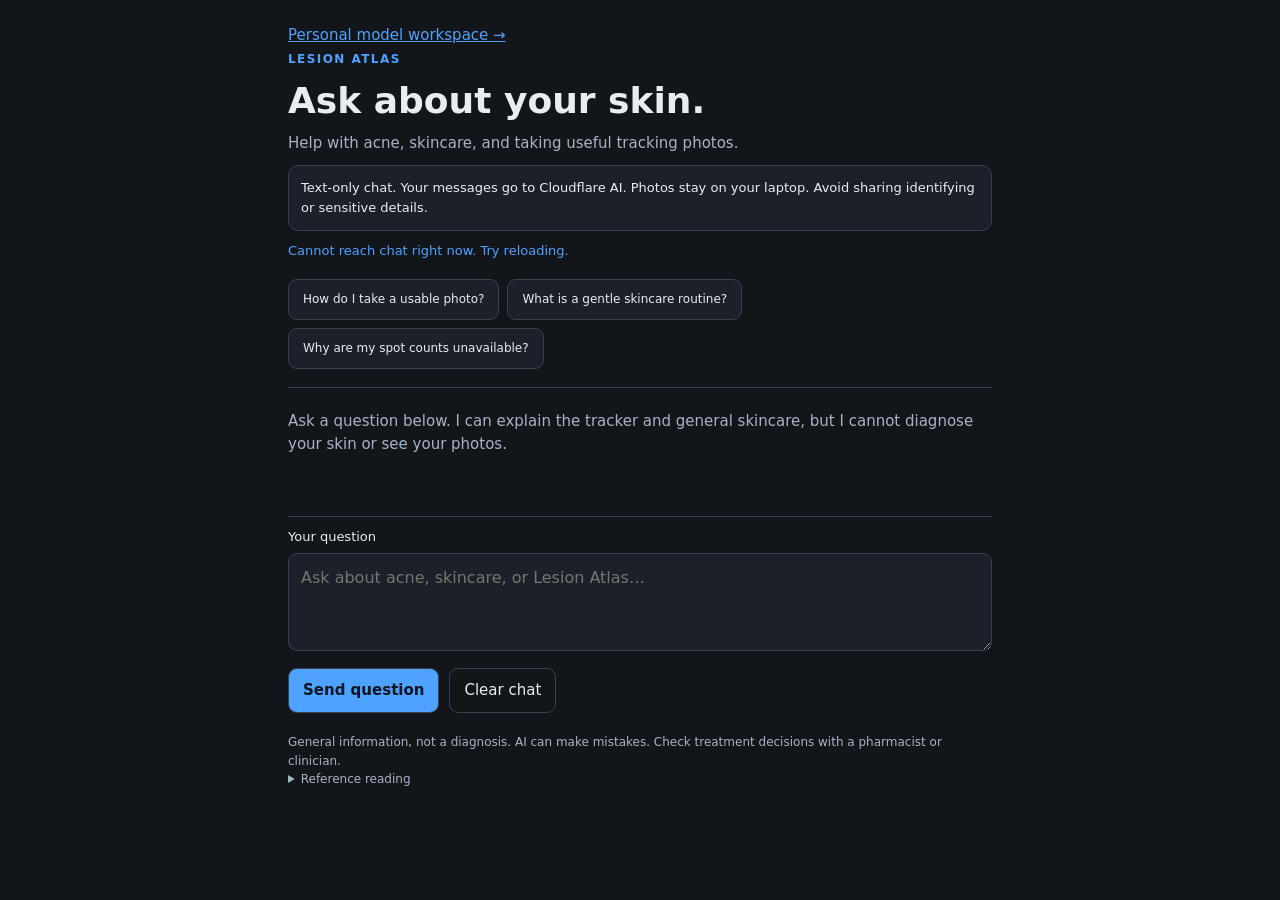
==== cloudflare/public/index.html @ eb0cfbb0 "Add private per-user dataset workspace and runnable ML baseline" ====
<!doctype html>
<html lang="en">
<head>
  <meta charset="utf-8">
  <meta name="viewport" content="width=device-width, initial-scale=1">
  <title>Lesion Atlas — skin &amp; skincare assistant</title>
  <link rel="stylesheet" href="./chat.css">
  <script src="./chat.js" defer></script>
</head>
<body>
<main id="assistant">
  <nav><a href="./personal.html">Personal model workspace →</a></nav>
  <header><span class="eyebrow">LESION ATLAS</span><h1>Ask about your skin.</h1>
    <p>Help with acne, skincare, and taking useful tracking photos.</p></header>
  <p class="privacy">Text-only chat. Your messages go to Cloudflare AI. Photos stay on your laptop. Avoid sharing identifying or sensitive details.</p>
  <p id="connection" role="status">Checking chat availability…</p>
  <div class="suggestions" aria-label="Suggested questions">
    <button type="button">How do I take a usable photo?</button>
    <button type="button">What is a gentle skincare routine?</button>
    <button type="button">Why are my spot counts unavailable?</button>
  </div>
  <div class="conversation" id="conversation" role="log" aria-live="polite" aria-label="Chat messages">
    <p class="welcome">Ask a question below. I can explain the tracker and general skincare, but I cannot diagnose your skin or see your photos.</p>
  </div>
  <form id="chatForm">
    <label for="question">Your question</label>
    <textarea id="question" rows="3" maxlength="2000" required placeholder="Ask about acne, skincare, or Lesion Atlas…"></textarea>
    <div class="actions"><button id="send" type="submit">Send question</button><button id="clear" type="button" class="secondary">Clear chat</button></div>
  </form>
  <p id="chatError" role="alert"></p>
  <footer>General information, not a diagnosis. AI can make mistakes. Check treatment decisions with a pharmacist or clinician.
    <details><summary>Reference reading</summary><p>These curated sources guide the assistant. They are not a live web search or verified citations for every answer.</p>
      <ul><li><a href="https://www.aad.org/public/diseases/acne/skin-care/tips" target="_blank" rel="noopener noreferrer">AAD: acne skin care</a></li>
      <li><a href="https://www.nhs.uk/conditions/acne/" target="_blank" rel="noopener noreferrer">NHS: acne</a></li>
      <li><a href="https://www.nhs.uk/conditions/acne/treatment/" target="_blank" rel="noopener noreferrer">NHS: acne treatment</a></li></ul>
    </details>
  </footer>
</main>
</body>
</html>
---- cloudflare/public/chat.css ----
:root{color-scheme:dark;--bg:#12151a;--panel:#1b2029;--line:#354153;--ink:#e8edf4;--dim:#a8b4c5;--accent:#4da3ff}
*{box-sizing:border-box}body{margin:0;background:var(--bg);color:var(--ink);font:15px/1.55 system-ui,sans-serif}
main{max-width:740px;margin:auto;padding:24px 18px}h1{font-size:clamp(25px,6vw,36px);line-height:1.2;margin:8px 0}
p{margin:10px 0}.eyebrow{color:var(--accent);font-size:12px;letter-spacing:.12em;font-weight:700}
header p,small,footer{color:var(--dim)}.privacy{padding:12px;background:var(--panel);border:1px solid var(--line);border-radius:10px;font-size:13px}
#connection{font-size:13px;color:var(--accent)}summary{cursor:pointer}label,small{display:block}label{margin:10px 0 6px;font-size:13px}
input,textarea{width:100%;padding:12px;border:1px solid var(--line);border-radius:9px;background:var(--panel);color:var(--ink);font-family:inherit;font-size:16px;line-height:1.5}
textarea{resize:vertical}button{font:inherit;cursor:pointer;border:1px solid var(--line);border-radius:9px;padding:10px 14px;background:var(--panel);color:var(--ink)}
button:disabled{opacity:.5;cursor:wait}button:focus-visible,a:focus-visible,summary:focus-visible{outline:2px solid var(--accent);outline-offset:3px}
.suggestions{display:flex;gap:8px;flex-wrap:wrap;margin:18px 0}.suggestions button{font-size:12px;text-align:left}
.conversation{max-height:460px;min-height:130px;overflow:auto;overflow-wrap:anywhere;border-block:1px solid var(--line);padding:12px 0}
.welcome{color:var(--dim)}.message{padding:12px 14px;margin:10px 0;border-radius:10px;background:var(--panel);white-space:pre-wrap}
.message.user{background:#1b3047;margin-left:24px}.message strong{display:block;color:var(--accent);font-size:12px;margin-bottom:5px}
.actions{display:flex;gap:10px;margin-top:10px}#send{background:var(--accent);color:#071523;font-weight:650}.secondary{background:transparent}
#chatError{color:#ffb7af}footer{font-size:12px;margin-top:20px}a{color:var(--accent)}small{font-size:12px;margin:6px 0}
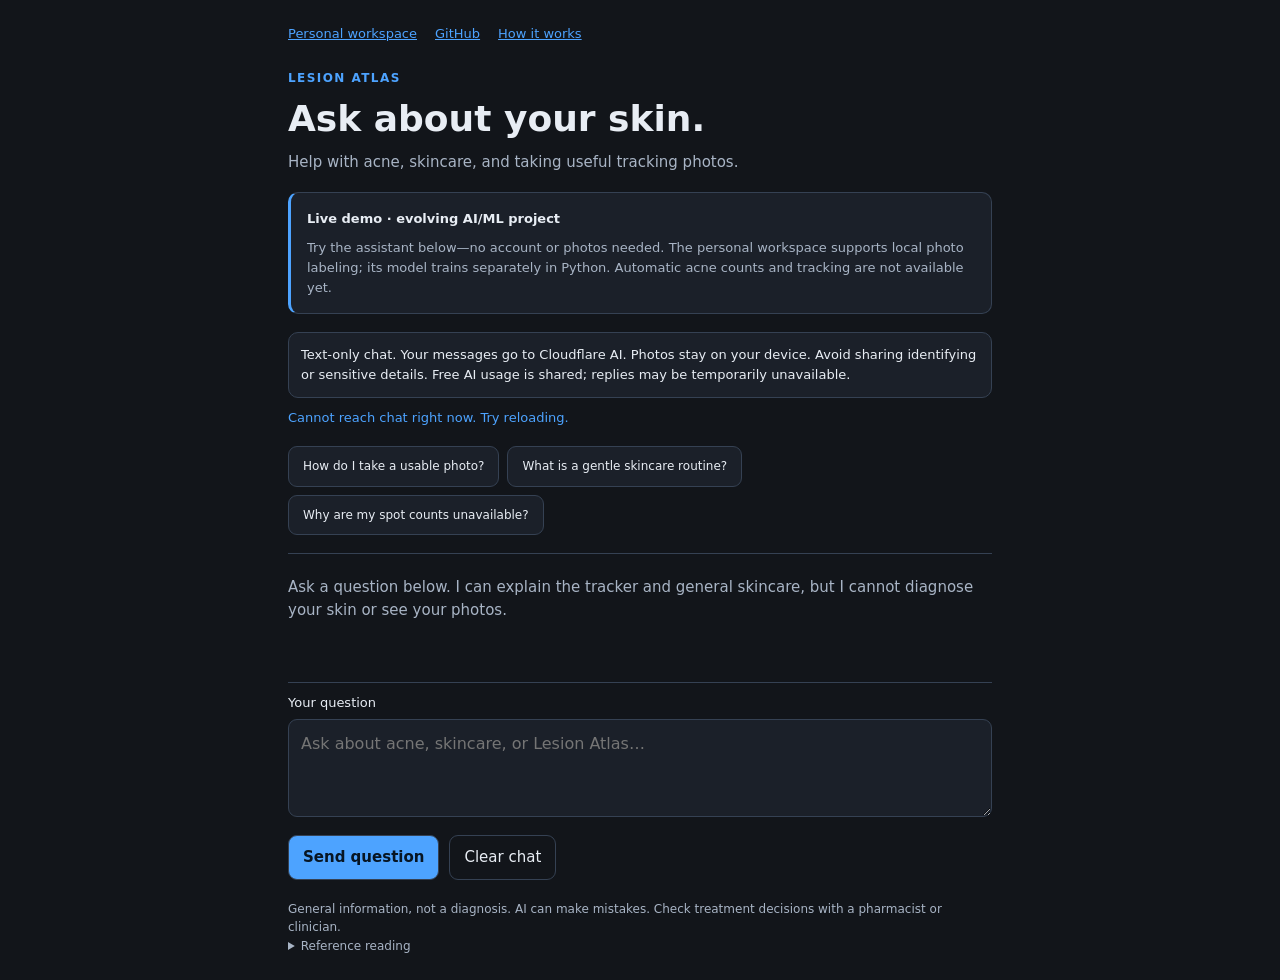
==== commit c6a9d03b: "Clarify public demo status and add project navigation" ====
--- a/cloudflare/public/index.html
+++ b/cloudflare/public/index.html
@@ -4,15 +4,17 @@
   <meta charset="utf-8">
   <meta name="viewport" content="width=device-width, initial-scale=1">
   <title>Lesion Atlas — skin &amp; skincare assistant</title>
+  <meta name="description" content="An evolving AI/ML project: a live skincare assistant, private annotation workspace, and experimental local model training.">
   <link rel="stylesheet" href="./chat.css">
   <script src="./chat.js" defer></script>
 </head>
 <body>
 <main id="assistant">
-  <nav><a href="./personal.html">Personal model workspace →</a></nav>
+  <nav class="project-links" aria-label="Project links"><a href="./personal.html">Personal workspace</a><a href="https://github.com/noahlee0318/Lesion-Identifier" target="_blank" rel="noopener noreferrer">GitHub</a><a href="https://github.com/noahlee0318/Lesion-Identifier/blob/main/docs/PROJECT_SUMMARY.md" target="_blank" rel="noopener noreferrer">How it works</a></nav>
   <header><span class="eyebrow">LESION ATLAS</span><h1>Ask about your skin.</h1>
     <p>Help with acne, skincare, and taking useful tracking photos.</p></header>
-  <p class="privacy">Text-only chat. Your messages go to Cloudflare AI. Photos stay on your laptop. Avoid sharing identifying or sensitive details.</p>
+  <aside class="demo-status" aria-label="Demo status"><strong>Live demo · evolving AI/ML project</strong><p>Try the assistant below—no account or photos needed. The personal workspace supports local photo labeling; its model trains separately in Python. Automatic acne counts and tracking are not available yet.</p></aside>
+  <p class="privacy">Text-only chat. Your messages go to Cloudflare AI. Photos stay on your device. Avoid sharing identifying or sensitive details. Free AI usage is shared; replies may be temporarily unavailable.</p>
   <p id="connection" role="status">Checking chat availability…</p>
   <div class="suggestions" aria-label="Suggested questions">
     <button type="button">How do I take a usable photo?</button>
--- a/cloudflare/public/chat.css
+++ b/cloudflare/public/chat.css
@@ -1,4 +1,7 @@
 :root{color-scheme:dark;--bg:#12151a;--panel:#1b2029;--line:#354153;--ink:#e8edf4;--dim:#a8b4c5;--accent:#4da3ff}
+.project-links{display:flex;flex-wrap:wrap;gap:12px 18px;margin-bottom:22px;font-size:13px}
+.demo-status{padding:14px 16px;margin:18px 0;border:1px solid var(--line);border-left:3px solid var(--accent);border-radius:10px;background:var(--panel)}
+.demo-status strong{font-size:13px;color:var(--ink)}.demo-status p{font-size:13px;color:var(--dim);margin:8px 0 0}
 *{box-sizing:border-box}body{margin:0;background:var(--bg);color:var(--ink);font:15px/1.55 system-ui,sans-serif}
 main{max-width:740px;margin:auto;padding:24px 18px}h1{font-size:clamp(25px,6vw,36px);line-height:1.2;margin:8px 0}
 p{margin:10px 0}.eyebrow{color:var(--accent);font-size:12px;letter-spacing:.12em;font-weight:700}
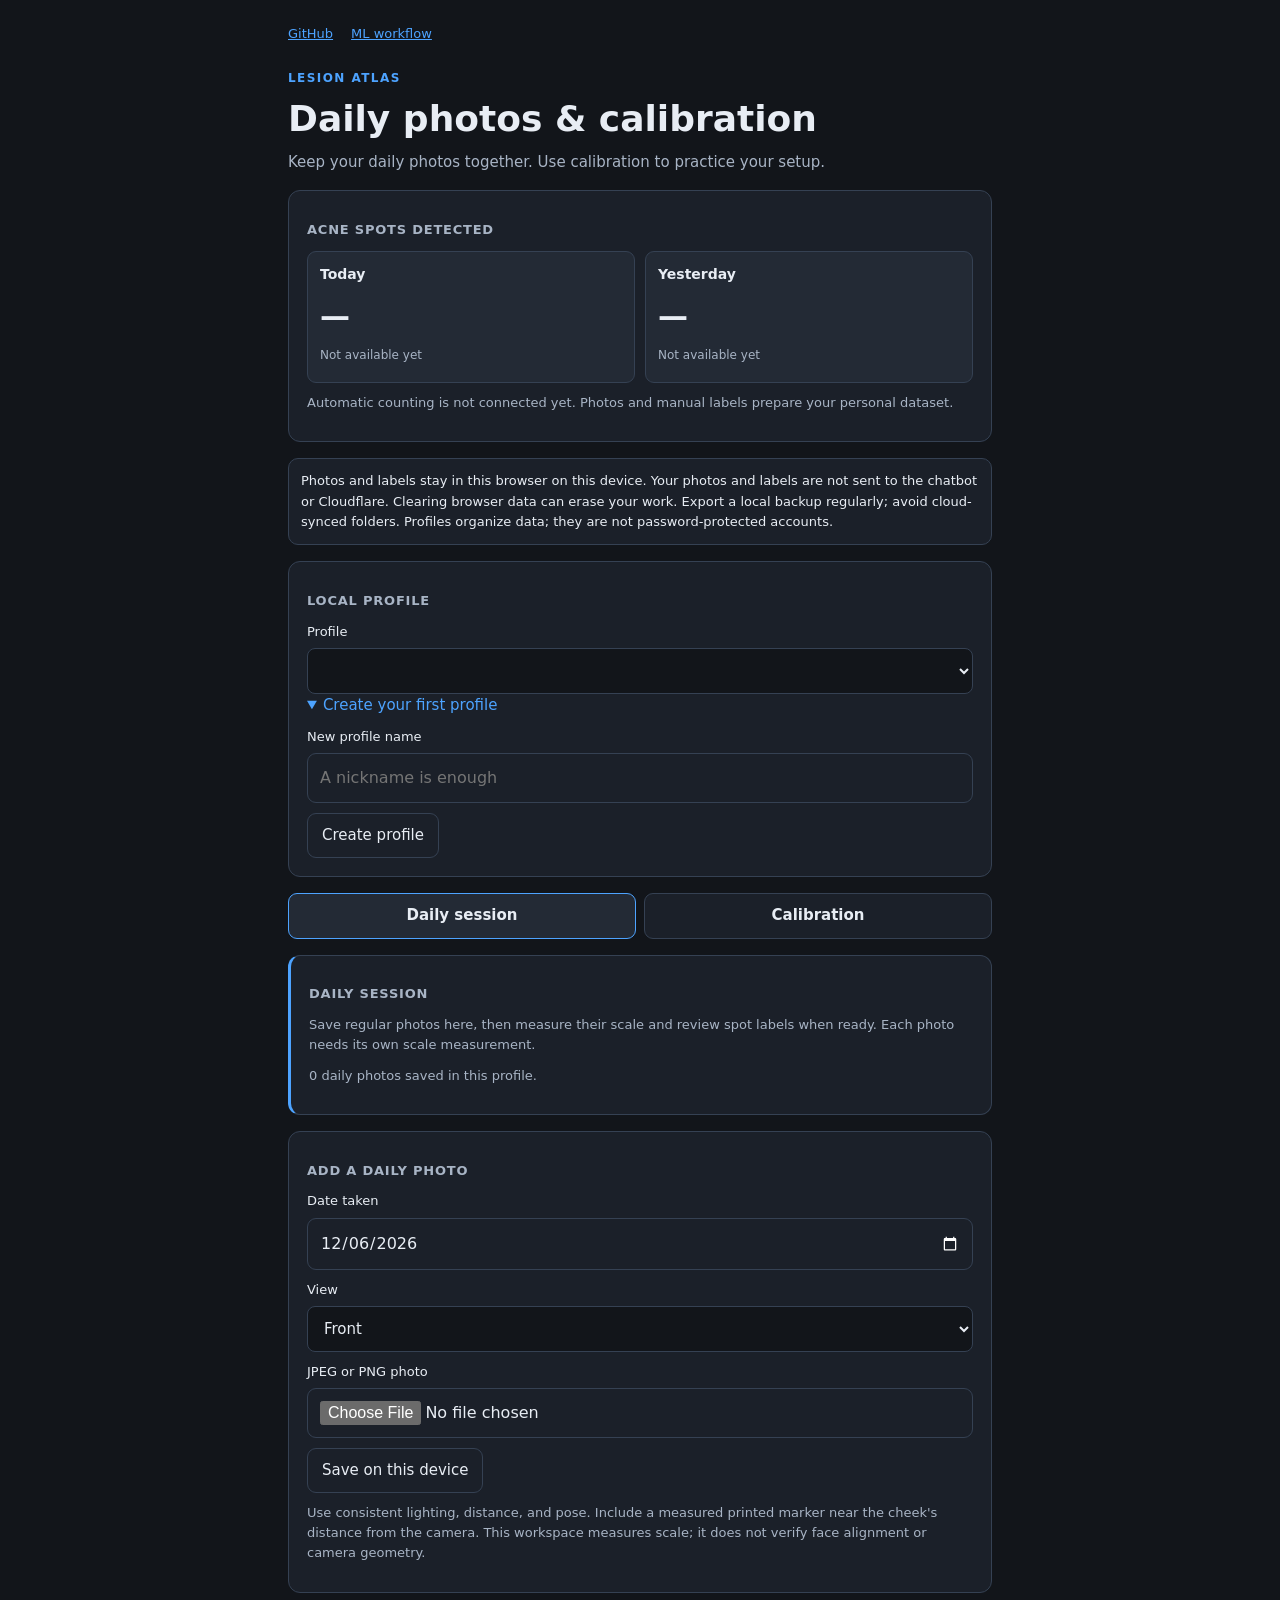
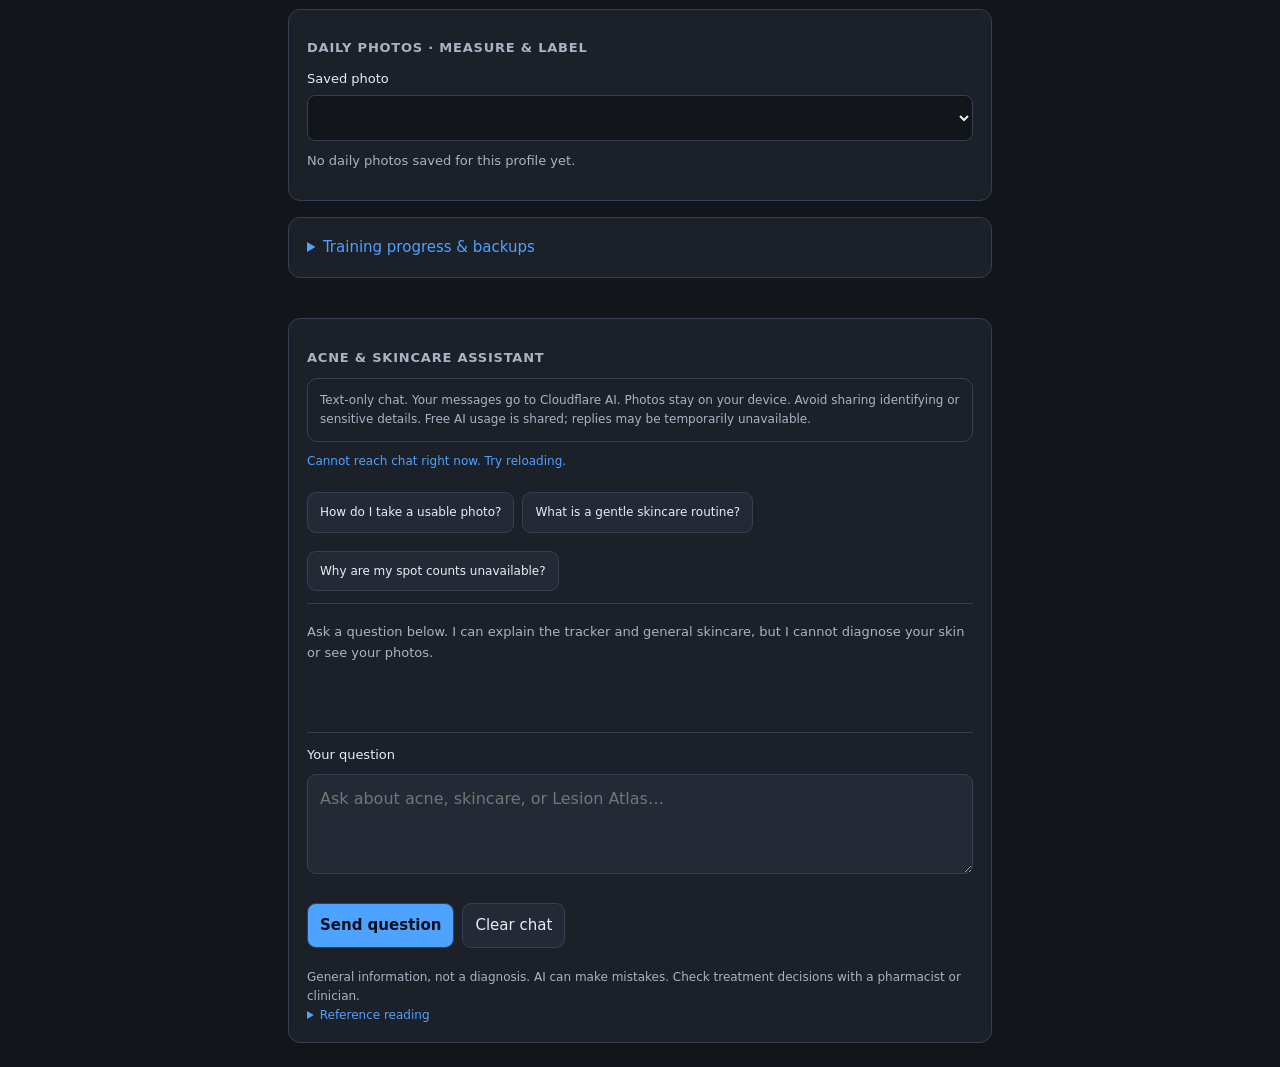
==== commit 19aec0b2: "Restore daily and calibration layout on public homepage" ====
--- a/cloudflare/public/index.html
+++ b/cloudflare/public/index.html
@@ -1,20 +1,40 @@
 <!doctype html>
-<html lang="en">
-<head>
-  <meta charset="utf-8">
-  <meta name="viewport" content="width=device-width, initial-scale=1">
-  <title>Lesion Atlas — skin &amp; skincare assistant</title>
-  <meta name="description" content="An evolving AI/ML project: a live skincare assistant, private annotation workspace, and experimental local model training.">
-  <link rel="stylesheet" href="./chat.css">
-  <script src="./chat.js" defer></script>
-</head>
-<body>
-<main id="assistant">
-  <nav class="project-links" aria-label="Project links"><a href="./personal.html">Personal workspace</a><a href="https://github.com/noahlee0318/Lesion-Identifier" target="_blank" rel="noopener noreferrer">GitHub</a><a href="https://github.com/noahlee0318/Lesion-Identifier/blob/main/docs/PROJECT_SUMMARY.md" target="_blank" rel="noopener noreferrer">How it works</a></nav>
-  <header><span class="eyebrow">LESION ATLAS</span><h1>Ask about your skin.</h1>
-    <p>Help with acne, skincare, and taking useful tracking photos.</p></header>
-  <aside class="demo-status" aria-label="Demo status"><strong>Live demo · evolving AI/ML project</strong><p>Try the assistant below—no account or photos needed. The personal workspace supports local photo labeling; its model trains separately in Python. Automatic acne counts and tracking are not available yet.</p></aside>
-  <p class="privacy">Text-only chat. Your messages go to Cloudflare AI. Photos stay on your device. Avoid sharing identifying or sensitive details. Free AI usage is shared; replies may be temporarily unavailable.</p>
+<html lang="en"><head><meta charset="utf-8"><meta name="viewport" content="width=device-width,initial-scale=1">
+<meta http-equiv="Content-Security-Policy" content="default-src 'self'; connect-src 'self'; img-src blob: data:; object-src 'none'; base-uri 'self'; form-action 'none'">
+<title>Lesion Atlas — daily photos & calibration</title><link rel="stylesheet" href="./chat.css">
+<link rel="stylesheet" href="./personal.css"><script type="module" src="./personal.js"></script><link rel="stylesheet" href="./widget.css"><script type="module" src="./chat.js"></script></head>
+<body><main id="workspace">
+<nav class="project-links" aria-label="Project links"><a href="https://github.com/noahlee0318/Lesion-Identifier" target="_blank" rel="noopener noreferrer">GitHub</a><a href="https://github.com/noahlee0318/Lesion-Identifier/blob/main/docs/PERSONAL_ML.md" target="_blank" rel="noopener noreferrer">ML workflow</a></nav><header><span class="eyebrow">LESION ATLAS</span><h1>Daily photos & calibration</h1>
+<p>Keep your daily photos together. Use calibration to practice your setup.</p></header>
+<section aria-labelledby="spotCountsHeading"><h2 id="spotCountsHeading">Acne spots detected</h2><dl class="spot-counts"><div><dt>Today</dt><dd>—<small>Not available yet</small></dd></div><div><dt>Yesterday</dt><dd>—<small>Not available yet</small></dd></div></dl><p>Automatic counting is not connected yet. Photos and manual labels prepare your personal dataset.</p></section>
+<p class="privacy">Photos and labels stay in this browser on this device. Your photos and labels are not sent to the chatbot or Cloudflare. Clearing browser data can erase your work. Export a local backup regularly; avoid cloud-synced folders. Profiles organize data; they are not password-protected accounts.</p>
+<p id="error" role="alert"></p>
+<section><h2>Local profile</h2><label for="profiles">Profile</label><select id="profiles"></select>
+<details><summary id="profileSummary">Create your first profile</summary><form id="newProfile"><label for="profileName">New profile name</label><input id="profileName" maxlength="60" required placeholder="A nickname is enough"><button>Create profile</button></form></details></section>
+<div class="modes" aria-label="Photo mode"><button id="mSession" type="button" aria-pressed="true">Daily session</button><button id="mCalib" type="button" aria-pressed="false">Calibration</button></div>
+<section class="mode-guide"><h2 id="modeHeading">Daily session</h2><p id="modeHelp">Save regular photos here, then measure their scale and review spot labels when ready. Each photo needs its own scale measurement.</p><p id="modeCount" role="status"></p></section>
+<section><h2 id="addHeading">Add a daily photo</h2><form id="addPhoto">
+<label for="captureDate">Date taken</label><input id="captureDate" type="date" required>
+<label for="pose">View</label><select id="pose"><option value="frontal">Front</option><option value="left60">Left 60° (experimental)</option><option value="right60">Right 60° (experimental)</option></select>
+<input id="kind" type="hidden" value="session">
+<label for="photoFile">JPEG or PNG photo</label><input id="photoFile" type="file" accept="image/jpeg,image/png" required><button>Save on this device</button></form>
+<p>Use consistent lighting, distance, and pose. Include a measured printed marker near the cheek's distance from the camera. This workspace measures scale; it does not verify face alignment or camera geometry.</p></section>
+<section><h2 id="savedHeading">Daily photos · measure & label</h2><label for="photos">Saved photo</label><select id="photos"></select>
+<p id="emptyPhotos">No daily photos saved for this profile yet.</p><div id="editor" hidden><p id="photoInfo"></p><label for="markerMm">Measured length of the marker edge (mm)</label><input id="markerMm" type="number" min="1" max="100" value="30">
+<button id="measure" type="button">Set scale: tap both ends of that edge</button><p id="scaleInfo" role="status"></p>
+<label for="diameter">Spot diameter (mm)</label><input id="diameter" type="number" min="0.5" max="20" step="0.5" value="2">
+<p>After setting scale, tap each visible acne spot to mark its center. Adjust diameter before each tap. Label all visible spots, including small ones; leave uncertain photos unreviewed. Do not label moles or the marker. This is annotation, not diagnosis.</p>
+<canvas id="preview" aria-label="Photo annotation canvas. Tap marker endpoints to measure scale, then tap spot centers."></canvas>
+<div class="actions"><button id="undo" type="button">Undo last spot</button><button id="save" type="button">Save draft</button><button id="review" type="button">All spots checked — save as reviewed</button></div>
+<p>A reviewed photo with no marks explicitly means no visible acne spots. Unreviewed photos never train the model. Changes stay drafts until saved.</p></div></section>
+<section><details><summary>Training progress & backups</summary><h2>Prepare personal training</h2><label for="trainingPose">View to train</label><select id="trainingPose"><option value="frontal">Front</option><option value="left60">Left 60°</option><option value="right60">Right 60°</option></select>
+<p id="readiness" role="status"></p><p>The default split reserves the latest 14 calendar days for testing, 14 earlier days for validation, and 3-day gaps. Plan for at least 35 calendar days with reviewed photos in each block. Enough days does not guarantee enough examples or a good model.</p>
+<button id="export" type="button">Export this profile for local training / backup</button>
+<p>The export contains original photos and annotations. Keep it private and outside the code repository. Each profile currently supports up to 200 MB of original photos so its backup can be restored in this browser tool.</p>
+<label for="restoreFile">Restore a workspace backup on this device</label><input id="restoreFile" type="file" accept="application/json,.json"><button id="restore" type="button">Restore as a separate local profile</button>
+<h3>What happens after export?</h3><ol><li>Run the local Python trainer described in <code>docs/PERSONAL_ML.md</code>.</li><li>It learns a small experimental lesion-mask CNN using only this profile and view.</li><li>Run held-out evaluation. Review precision, recall, false positives, and missed spots before trusting results.</li></ol>
+<p><strong>Browser training and automatic counts are not connected yet.</strong> There is no pretrained acne model here. This page never marks a model validated merely because calibration or training completed. Tracking across days is still planned.</p></details></section>
+</main><section id="assistant" class="chat-panel" aria-label="Acne and skincare assistant"><h2>Acne &amp; skincare assistant</h2><p class="privacy">Text-only chat. Your messages go to Cloudflare AI. Photos stay on your device. Avoid sharing identifying or sensitive details. Free AI usage is shared; replies may be temporarily unavailable.</p>
   <p id="connection" role="status">Checking chat availability…</p>
   <div class="suggestions" aria-label="Suggested questions">
     <button type="button">How do I take a usable photo?</button>
@@ -37,6 +57,4 @@
       <li><a href="https://www.nhs.uk/conditions/acne/treatment/" target="_blank" rel="noopener noreferrer">NHS: acne treatment</a></li></ul>
     </details>
   </footer>
-</main>
-</body>
-</html>
+</section></body></html>
--- a/cloudflare/public/personal.css
+++ b/cloudflare/public/personal.css
@@ -0,0 +1,15 @@
+:root{--panel2:#232a35}
+section{padding:18px;border:1px solid var(--line);border-radius:12px;margin:16px 0;background:var(--panel)}
+h2{font-size:18px}h3{font-size:16px}section p,section li{font-size:13px;color:var(--dim)}
+select{width:100%;padding:12px;font:inherit;background:var(--bg);color:var(--ink);border:1px solid var(--line);border-radius:8px}
+button{margin-top:10px}canvas{display:block;width:100%;height:auto;touch-action:manipulation;border:1px solid var(--line);cursor:crosshair}
+#error{color:#ffb7af}#readiness,#scaleInfo{color:var(--accent)}[hidden]{display:none!important}
+.modes{display:flex;gap:8px;margin:16px 0}.modes button{flex:1;margin:0;font-weight:600}
+.modes button[aria-pressed=true]{background:#232a35;border-color:var(--accent);color:var(--ink)}
+.mode-guide{border-left:3px solid var(--accent)}
+.spot-counts{display:grid;grid-template-columns:1fr 1fr;gap:10px;margin:0}
+.spot-counts div{padding:12px;background:#232a35;border:1px solid var(--line);border-radius:9px}
+.spot-counts dt{font-size:14px;font-weight:600}.spot-counts dd{margin:8px 0 0;font-size:30px;font-weight:700}.spot-counts small{font-size:12px;font-weight:400}
+section h2{font-size:13px;text-transform:uppercase;letter-spacing:.06em;color:var(--dim)}
+.chat-panel{max-width:704px;margin:0 auto 24px;padding:18px}summary{color:var(--accent)}
+@media(max-width:740px){.chat-panel{margin:0 18px 24px}}
--- a/cloudflare/public/widget.css
+++ b/cloudflare/public/widget.css
@@ -0,0 +1,19 @@
+/* Home-page chat styles are scoped so capture controls keep their appearance. */
+#assistant .privacy,#assistant footer,#assistant small{color:var(--dim);font-size:12px}
+#assistant #connection{color:var(--accent);font-size:12px}
+#assistant label,#assistant small{display:block;margin:8px 0}
+#assistant input,#assistant textarea{width:100%;padding:12px;background:var(--panel2);color:var(--ink);border:1px solid var(--line);border-radius:9px;font:inherit;font-size:16px}
+#assistant textarea{resize:vertical}
+#assistant button{padding:10px 12px;border:1px solid var(--line);border-radius:9px;background:var(--panel2);color:var(--ink);font:inherit;cursor:pointer}
+#assistant button:disabled{opacity:.5;cursor:wait}
+#assistant .suggestions,#assistant .actions{display:flex;flex-wrap:wrap;gap:8px;margin:12px 0}
+#assistant .suggestions button{font-size:12px;text-align:left}
+#assistant .conversation{max-height:320px;overflow:auto;overflow-wrap:anywhere;border-block:1px solid var(--line);padding:8px 0;margin-bottom:12px}
+#assistant .welcome{color:var(--dim);font-size:13px}
+#assistant .message{padding:12px;margin:8px 0;background:var(--panel2);border-radius:9px;white-space:pre-wrap}
+#assistant .message.user{margin-left:20px;background:#1b3047}
+#assistant .message strong{display:block;color:var(--accent);font-size:12px;margin-bottom:5px}
+#assistant #send{background:var(--accent);color:#06101c;font-weight:600}
+#assistant #chatError{color:#ffb7af;font-size:13px}
+#assistant a{color:var(--accent)}
+#assistant :is(button,a,summary,input,textarea):focus-visible{outline:2px solid var(--accent);outline-offset:3px}
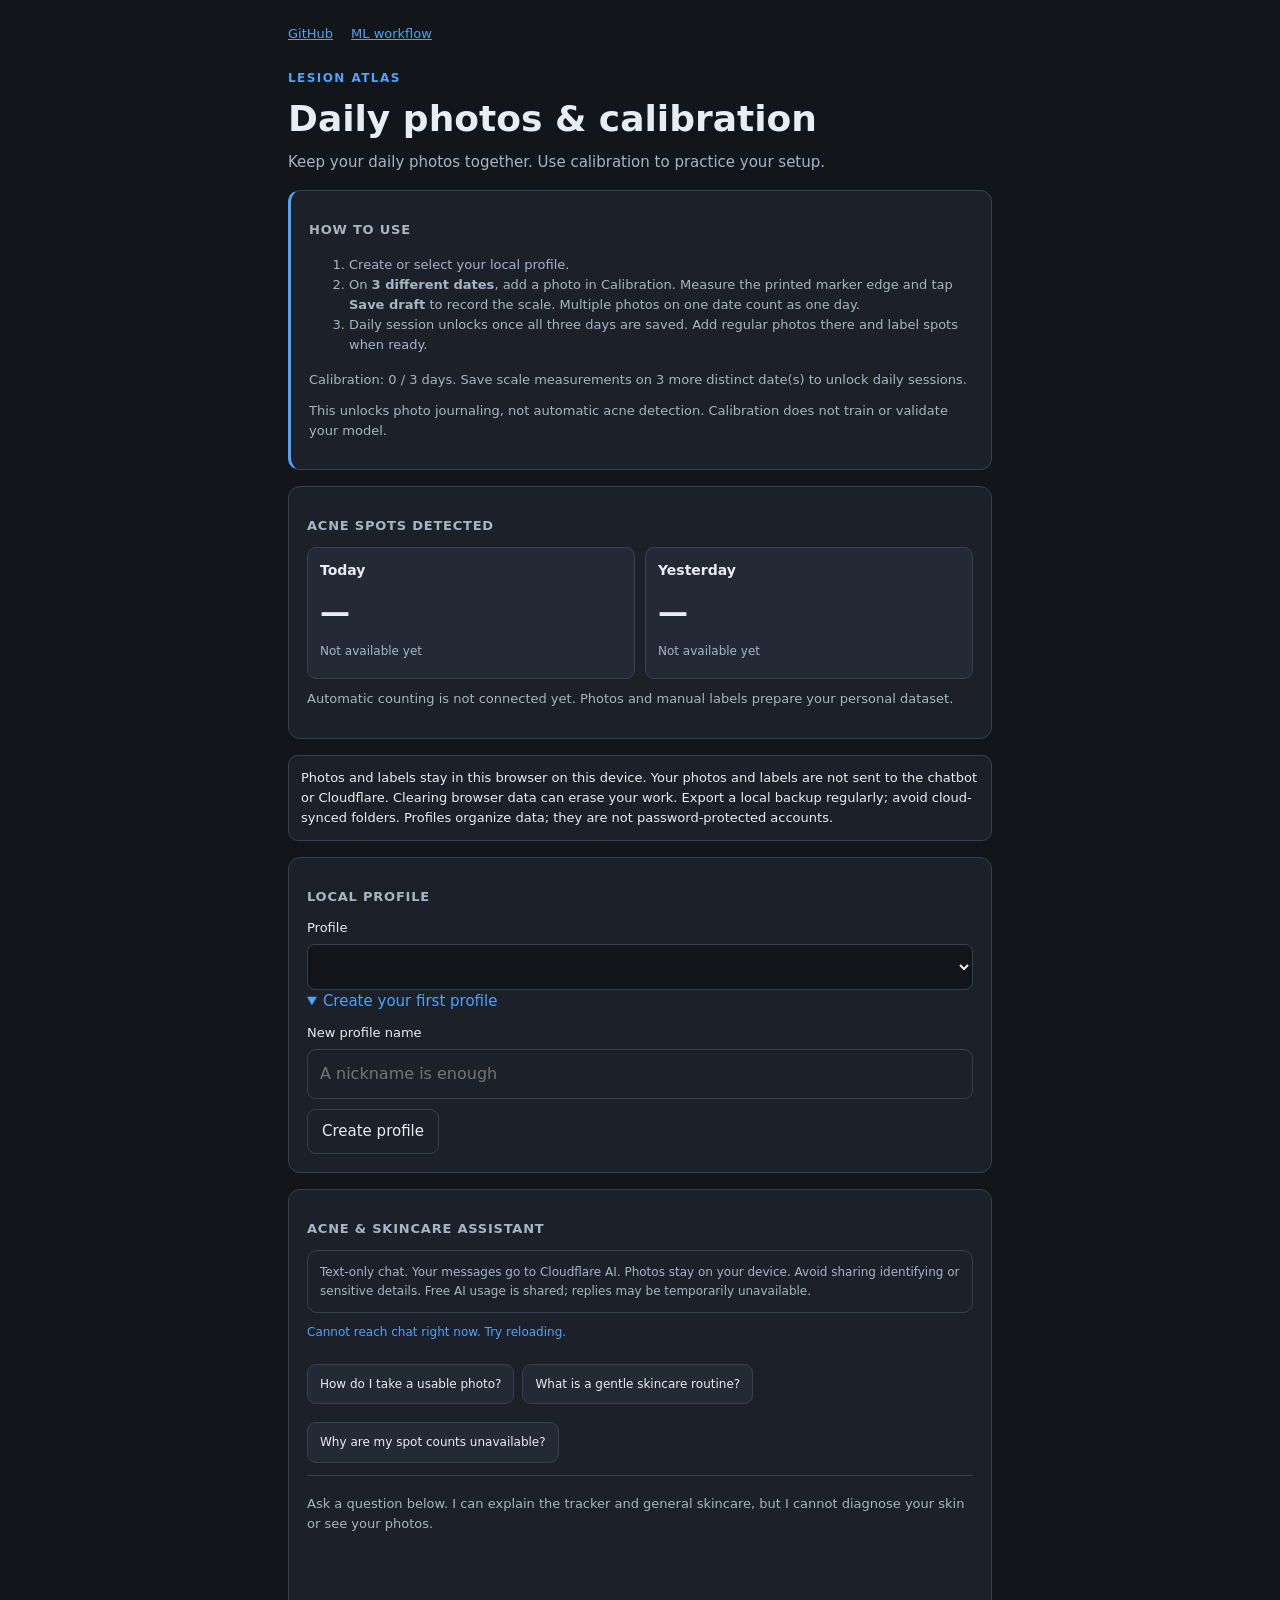
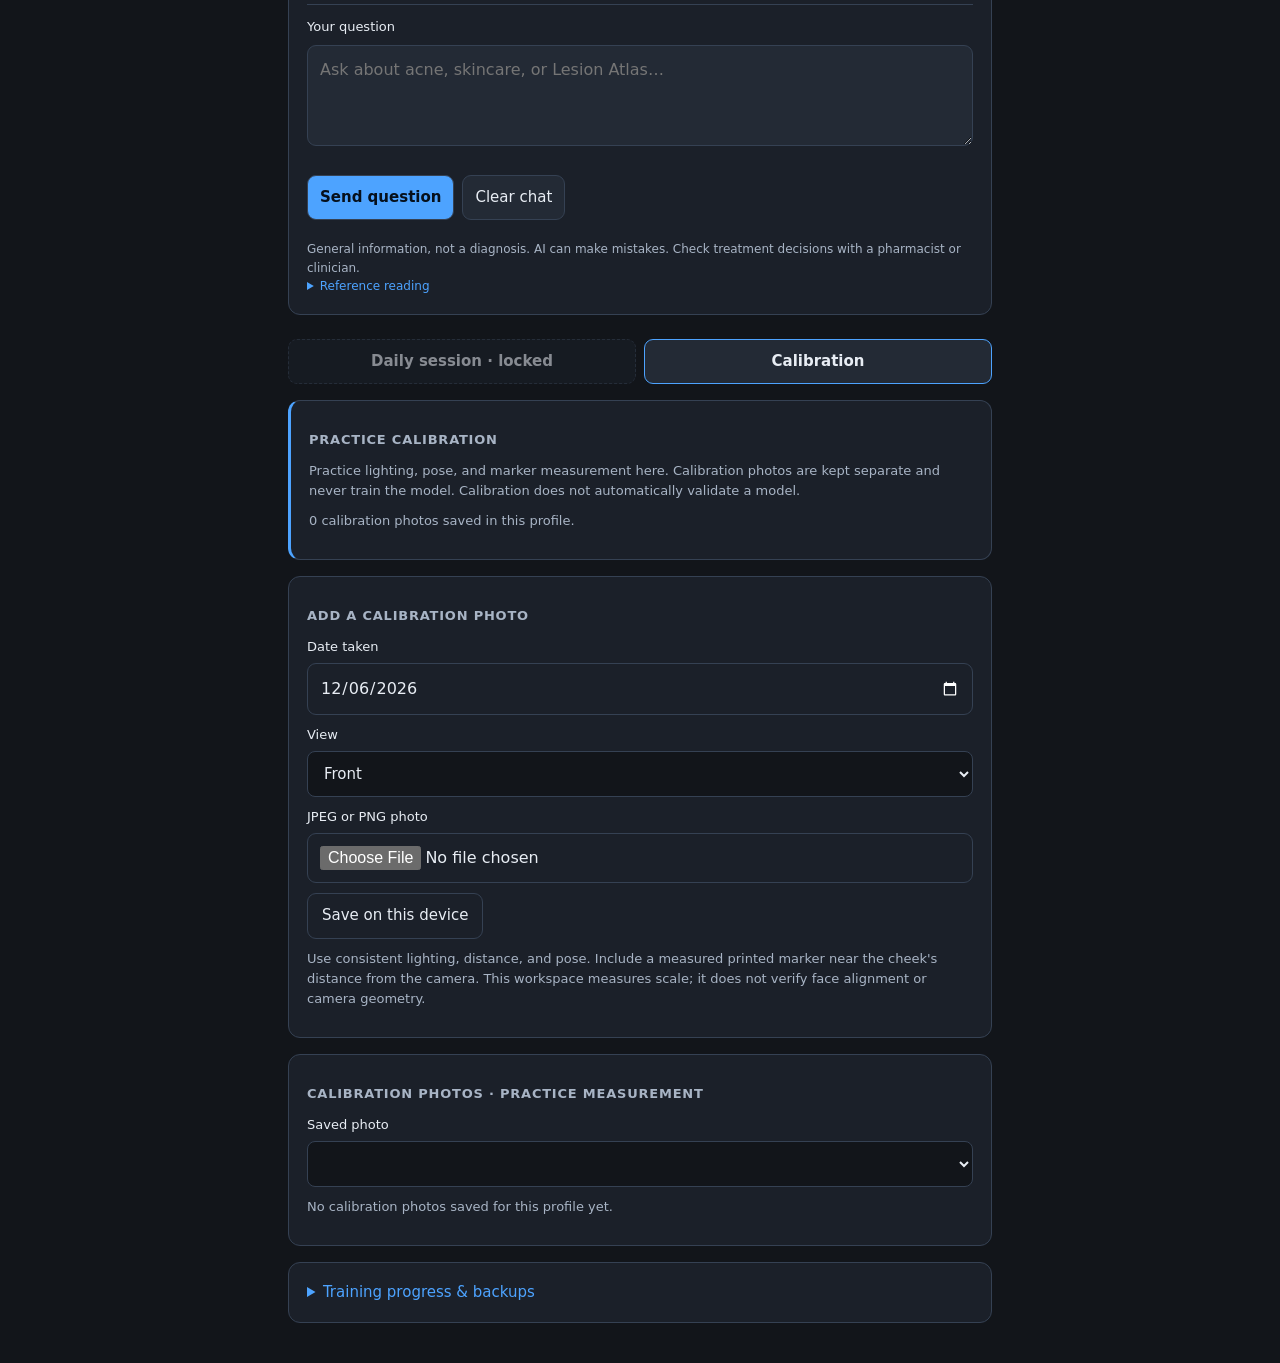
==== commit ab964b58: "Gate daily sessions on three calibration days and add onboarding guide" ====
--- a/cloudflare/public/index.html
+++ b/cloudflare/public/index.html
@@ -6,35 +6,13 @@
 <body><main id="workspace">
 <nav class="project-links" aria-label="Project links"><a href="https://github.com/noahlee0318/Lesion-Identifier" target="_blank" rel="noopener noreferrer">GitHub</a><a href="https://github.com/noahlee0318/Lesion-Identifier/blob/main/docs/PERSONAL_ML.md" target="_blank" rel="noopener noreferrer">ML workflow</a></nav><header><span class="eyebrow">LESION ATLAS</span><h1>Daily photos & calibration</h1>
 <p>Keep your daily photos together. Use calibration to practice your setup.</p></header>
+<section class="mode-guide"><h2>How to use</h2><ol><li>Create or select your local profile.</li><li>On <strong>3 different dates</strong>, add a photo in Calibration. Measure the printed marker edge and tap <strong>Save draft</strong> to record the scale. Multiple photos on one date count as one day.</li><li>Daily session unlocks once all three days are saved. Add regular photos there and label spots when ready.</li></ol><p id="calibrationProgress" role="status">Calibration: 0 / 3 days. Daily session is locked.</p><p>This unlocks photo journaling, not automatic acne detection. Calibration does not train or validate your model.</p></section>
 <section aria-labelledby="spotCountsHeading"><h2 id="spotCountsHeading">Acne spots detected</h2><dl class="spot-counts"><div><dt>Today</dt><dd>—<small>Not available yet</small></dd></div><div><dt>Yesterday</dt><dd>—<small>Not available yet</small></dd></div></dl><p>Automatic counting is not connected yet. Photos and manual labels prepare your personal dataset.</p></section>
 <p class="privacy">Photos and labels stay in this browser on this device. Your photos and labels are not sent to the chatbot or Cloudflare. Clearing browser data can erase your work. Export a local backup regularly; avoid cloud-synced folders. Profiles organize data; they are not password-protected accounts.</p>
 <p id="error" role="alert"></p>
 <section><h2>Local profile</h2><label for="profiles">Profile</label><select id="profiles"></select>
 <details><summary id="profileSummary">Create your first profile</summary><form id="newProfile"><label for="profileName">New profile name</label><input id="profileName" maxlength="60" required placeholder="A nickname is enough"><button>Create profile</button></form></details></section>
-<div class="modes" aria-label="Photo mode"><button id="mSession" type="button" aria-pressed="true">Daily session</button><button id="mCalib" type="button" aria-pressed="false">Calibration</button></div>
-<section class="mode-guide"><h2 id="modeHeading">Daily session</h2><p id="modeHelp">Save regular photos here, then measure their scale and review spot labels when ready. Each photo needs its own scale measurement.</p><p id="modeCount" role="status"></p></section>
-<section><h2 id="addHeading">Add a daily photo</h2><form id="addPhoto">
-<label for="captureDate">Date taken</label><input id="captureDate" type="date" required>
-<label for="pose">View</label><select id="pose"><option value="frontal">Front</option><option value="left60">Left 60° (experimental)</option><option value="right60">Right 60° (experimental)</option></select>
-<input id="kind" type="hidden" value="session">
-<label for="photoFile">JPEG or PNG photo</label><input id="photoFile" type="file" accept="image/jpeg,image/png" required><button>Save on this device</button></form>
-<p>Use consistent lighting, distance, and pose. Include a measured printed marker near the cheek's distance from the camera. This workspace measures scale; it does not verify face alignment or camera geometry.</p></section>
-<section><h2 id="savedHeading">Daily photos · measure & label</h2><label for="photos">Saved photo</label><select id="photos"></select>
-<p id="emptyPhotos">No daily photos saved for this profile yet.</p><div id="editor" hidden><p id="photoInfo"></p><label for="markerMm">Measured length of the marker edge (mm)</label><input id="markerMm" type="number" min="1" max="100" value="30">
-<button id="measure" type="button">Set scale: tap both ends of that edge</button><p id="scaleInfo" role="status"></p>
-<label for="diameter">Spot diameter (mm)</label><input id="diameter" type="number" min="0.5" max="20" step="0.5" value="2">
-<p>After setting scale, tap each visible acne spot to mark its center. Adjust diameter before each tap. Label all visible spots, including small ones; leave uncertain photos unreviewed. Do not label moles or the marker. This is annotation, not diagnosis.</p>
-<canvas id="preview" aria-label="Photo annotation canvas. Tap marker endpoints to measure scale, then tap spot centers."></canvas>
-<div class="actions"><button id="undo" type="button">Undo last spot</button><button id="save" type="button">Save draft</button><button id="review" type="button">All spots checked — save as reviewed</button></div>
-<p>A reviewed photo with no marks explicitly means no visible acne spots. Unreviewed photos never train the model. Changes stay drafts until saved.</p></div></section>
-<section><details><summary>Training progress & backups</summary><h2>Prepare personal training</h2><label for="trainingPose">View to train</label><select id="trainingPose"><option value="frontal">Front</option><option value="left60">Left 60°</option><option value="right60">Right 60°</option></select>
-<p id="readiness" role="status"></p><p>The default split reserves the latest 14 calendar days for testing, 14 earlier days for validation, and 3-day gaps. Plan for at least 35 calendar days with reviewed photos in each block. Enough days does not guarantee enough examples or a good model.</p>
-<button id="export" type="button">Export this profile for local training / backup</button>
-<p>The export contains original photos and annotations. Keep it private and outside the code repository. Each profile currently supports up to 200 MB of original photos so its backup can be restored in this browser tool.</p>
-<label for="restoreFile">Restore a workspace backup on this device</label><input id="restoreFile" type="file" accept="application/json,.json"><button id="restore" type="button">Restore as a separate local profile</button>
-<h3>What happens after export?</h3><ol><li>Run the local Python trainer described in <code>docs/PERSONAL_ML.md</code>.</li><li>It learns a small experimental lesion-mask CNN using only this profile and view.</li><li>Run held-out evaluation. Review precision, recall, false positives, and missed spots before trusting results.</li></ol>
-<p><strong>Browser training and automatic counts are not connected yet.</strong> There is no pretrained acne model here. This page never marks a model validated merely because calibration or training completed. Tracking across days is still planned.</p></details></section>
-</main><section id="assistant" class="chat-panel" aria-label="Acne and skincare assistant"><h2>Acne &amp; skincare assistant</h2><p class="privacy">Text-only chat. Your messages go to Cloudflare AI. Photos stay on your device. Avoid sharing identifying or sensitive details. Free AI usage is shared; replies may be temporarily unavailable.</p>
+<section id="assistant" class="chat-panel" aria-label="Acne and skincare assistant"><h2>Acne &amp; skincare assistant</h2><p class="privacy">Text-only chat. Your messages go to Cloudflare AI. Photos stay on your device. Avoid sharing identifying or sensitive details. Free AI usage is shared; replies may be temporarily unavailable.</p>
   <p id="connection" role="status">Checking chat availability…</p>
   <div class="suggestions" aria-label="Suggested questions">
     <button type="button">How do I take a usable photo?</button>
@@ -57,4 +35,28 @@
       <li><a href="https://www.nhs.uk/conditions/acne/treatment/" target="_blank" rel="noopener noreferrer">NHS: acne treatment</a></li></ul>
     </details>
   </footer>
-</section></body></html>
+</section>
+<div class="modes" aria-label="Photo mode"><button id="mSession" type="button" aria-pressed="false" aria-describedby="calibrationProgress" disabled>Daily session</button><button id="mCalib" type="button" aria-pressed="true">Calibration</button></div>
+<section class="mode-guide"><h2 id="modeHeading">Daily session</h2><p id="modeHelp">Save regular photos here, then measure their scale and review spot labels when ready. Each photo needs its own scale measurement.</p><p id="modeCount" role="status"></p></section>
+<section><h2 id="addHeading">Add a daily photo</h2><form id="addPhoto">
+<label for="captureDate">Date taken</label><input id="captureDate" type="date" required>
+<label for="pose">View</label><select id="pose"><option value="frontal">Front</option><option value="left60">Left 60° (experimental)</option><option value="right60">Right 60° (experimental)</option></select>
+<input id="kind" type="hidden" value="calibration">
+<label for="photoFile">JPEG or PNG photo</label><input id="photoFile" type="file" accept="image/jpeg,image/png" required><button>Save on this device</button></form>
+<p>Use consistent lighting, distance, and pose. Include a measured printed marker near the cheek's distance from the camera. This workspace measures scale; it does not verify face alignment or camera geometry.</p></section>
+<section><h2 id="savedHeading">Daily photos · measure & label</h2><label for="photos">Saved photo</label><select id="photos"></select>
+<p id="emptyPhotos">No daily photos saved for this profile yet.</p><div id="editor" hidden><p id="photoInfo"></p><label for="markerMm">Measured length of the marker edge (mm)</label><input id="markerMm" type="number" min="1" max="100" value="30">
+<button id="measure" type="button">Set scale: tap both ends of that edge</button><p id="scaleInfo" role="status"></p>
+<label for="diameter">Spot diameter (mm)</label><input id="diameter" type="number" min="0.5" max="20" step="0.5" value="2">
+<p>After setting scale, tap each visible acne spot to mark its center. Adjust diameter before each tap. Label all visible spots, including small ones; leave uncertain photos unreviewed. Do not label moles or the marker. This is annotation, not diagnosis.</p>
+<canvas id="preview" aria-label="Photo annotation canvas. Tap marker endpoints to measure scale, then tap spot centers."></canvas>
+<div class="actions"><button id="undo" type="button">Undo last spot</button><button id="save" type="button">Save draft</button><button id="review" type="button">All spots checked — save as reviewed</button></div>
+<p>A reviewed photo with no marks explicitly means no visible acne spots. Unreviewed photos never train the model. Changes stay drafts until saved.</p></div></section>
+<section><details><summary>Training progress & backups</summary><h2>Prepare personal training</h2><label for="trainingPose">View to train</label><select id="trainingPose"><option value="frontal">Front</option><option value="left60">Left 60°</option><option value="right60">Right 60°</option></select>
+<p id="readiness" role="status"></p><p>The default split reserves the latest 14 calendar days for testing, 14 earlier days for validation, and 3-day gaps. Plan for at least 35 calendar days with reviewed photos in each block. Enough days does not guarantee enough examples or a good model.</p>
+<button id="export" type="button">Export this profile for local training / backup</button>
+<p>The export contains original photos and annotations. Keep it private and outside the code repository. Each profile currently supports up to 200 MB of original photos so its backup can be restored in this browser tool.</p>
+<label for="restoreFile">Restore a workspace backup on this device</label><input id="restoreFile" type="file" accept="application/json,.json"><button id="restore" type="button">Restore as a separate local profile</button>
+<h3>What happens after export?</h3><ol><li>Run the local Python trainer described in <code>docs/PERSONAL_ML.md</code>.</li><li>It learns a small experimental lesion-mask CNN using only this profile and view.</li><li>Run held-out evaluation. Review precision, recall, false positives, and missed spots before trusting results.</li></ol>
+<p><strong>Browser training and automatic counts are not connected yet.</strong> There is no pretrained acne model here. This page never marks a model validated merely because calibration or training completed. Tracking across days is still planned.</p></details></section>
+</main></body></html>
--- a/cloudflare/public/personal.css
+++ b/cloudflare/public/personal.css
@@ -6,6 +6,7 @@
 #error{color:#ffb7af}#readiness,#scaleInfo{color:var(--accent)}[hidden]{display:none!important}
 .modes{display:flex;gap:8px;margin:16px 0}.modes button{flex:1;margin:0;font-weight:600}
 .modes button[aria-pressed=true]{background:#232a35;border-color:var(--accent);color:var(--ink)}
+.modes button:disabled{cursor:not-allowed;border-style:dashed;opacity:.55}
 .mode-guide{border-left:3px solid var(--accent)}
 .spot-counts{display:grid;grid-template-columns:1fr 1fr;gap:10px;margin:0}
 .spot-counts div{padding:12px;background:#232a35;border:1px solid var(--line);border-radius:9px}
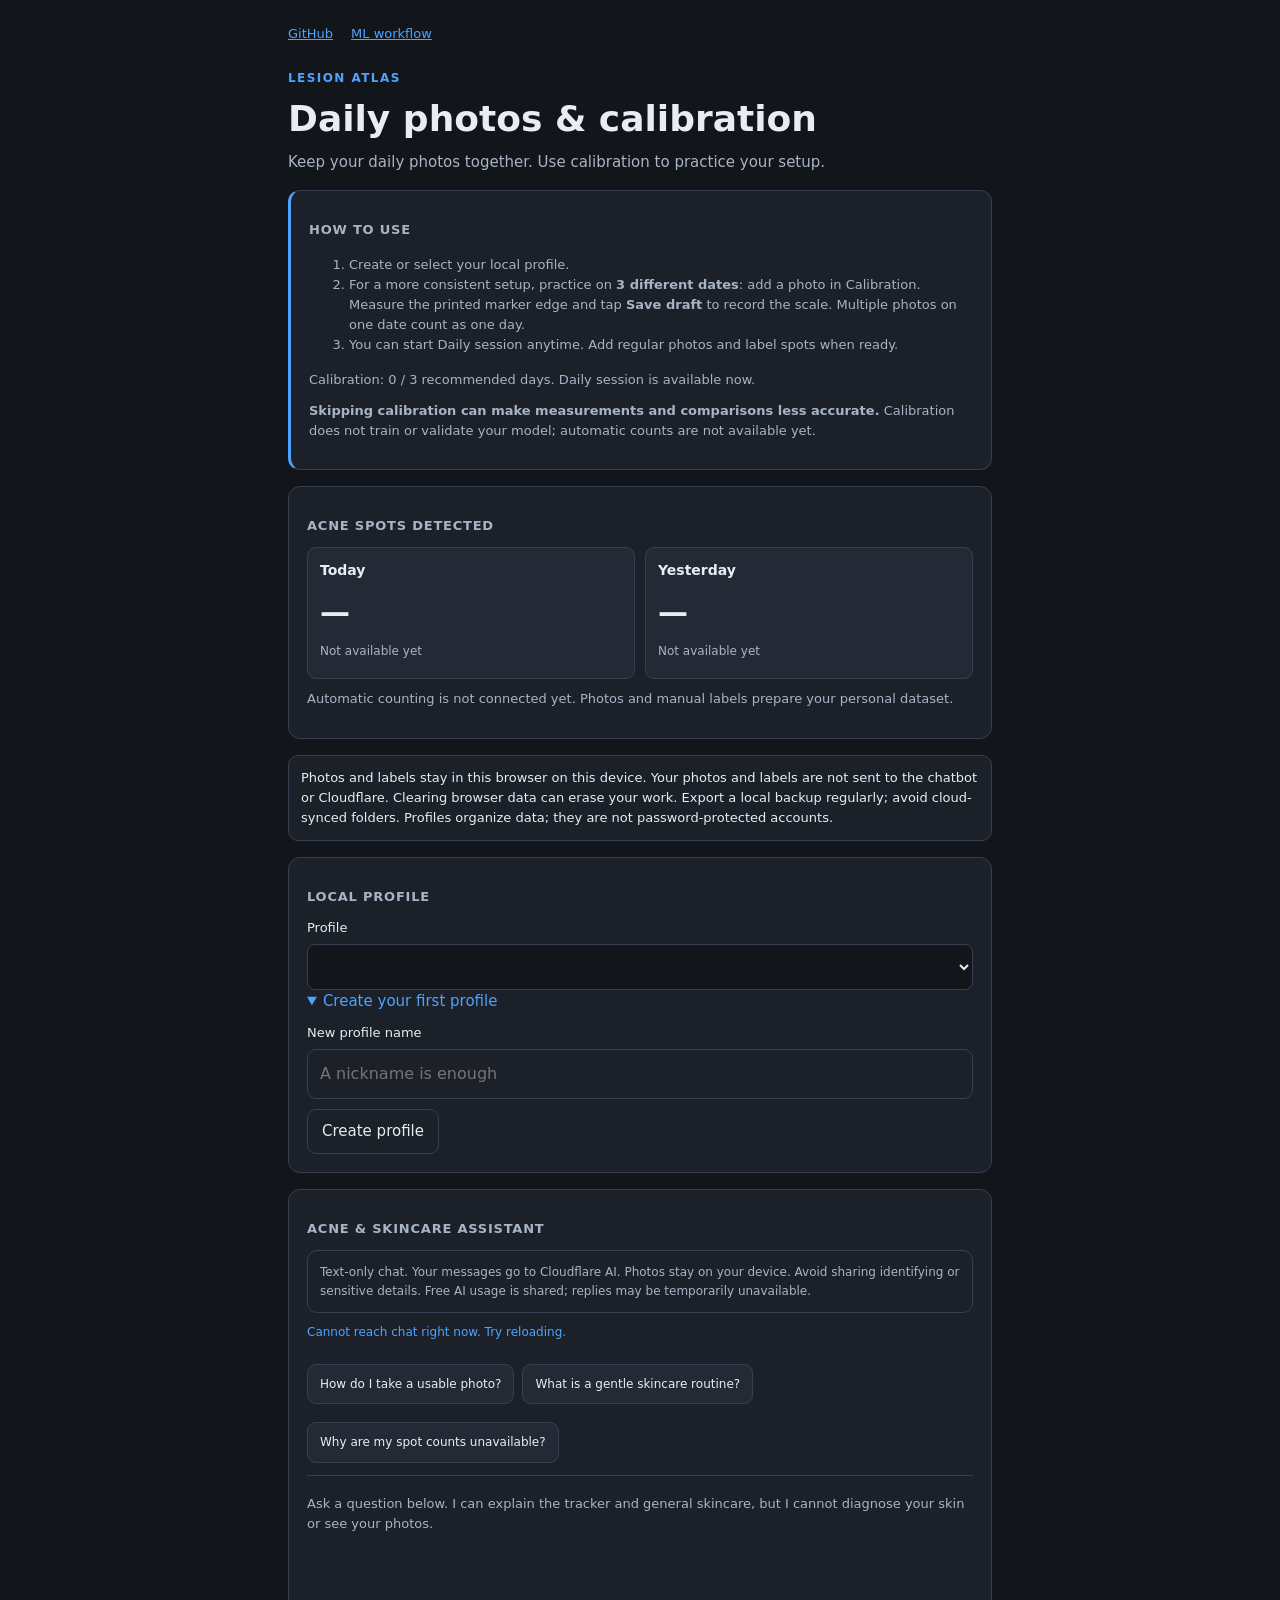
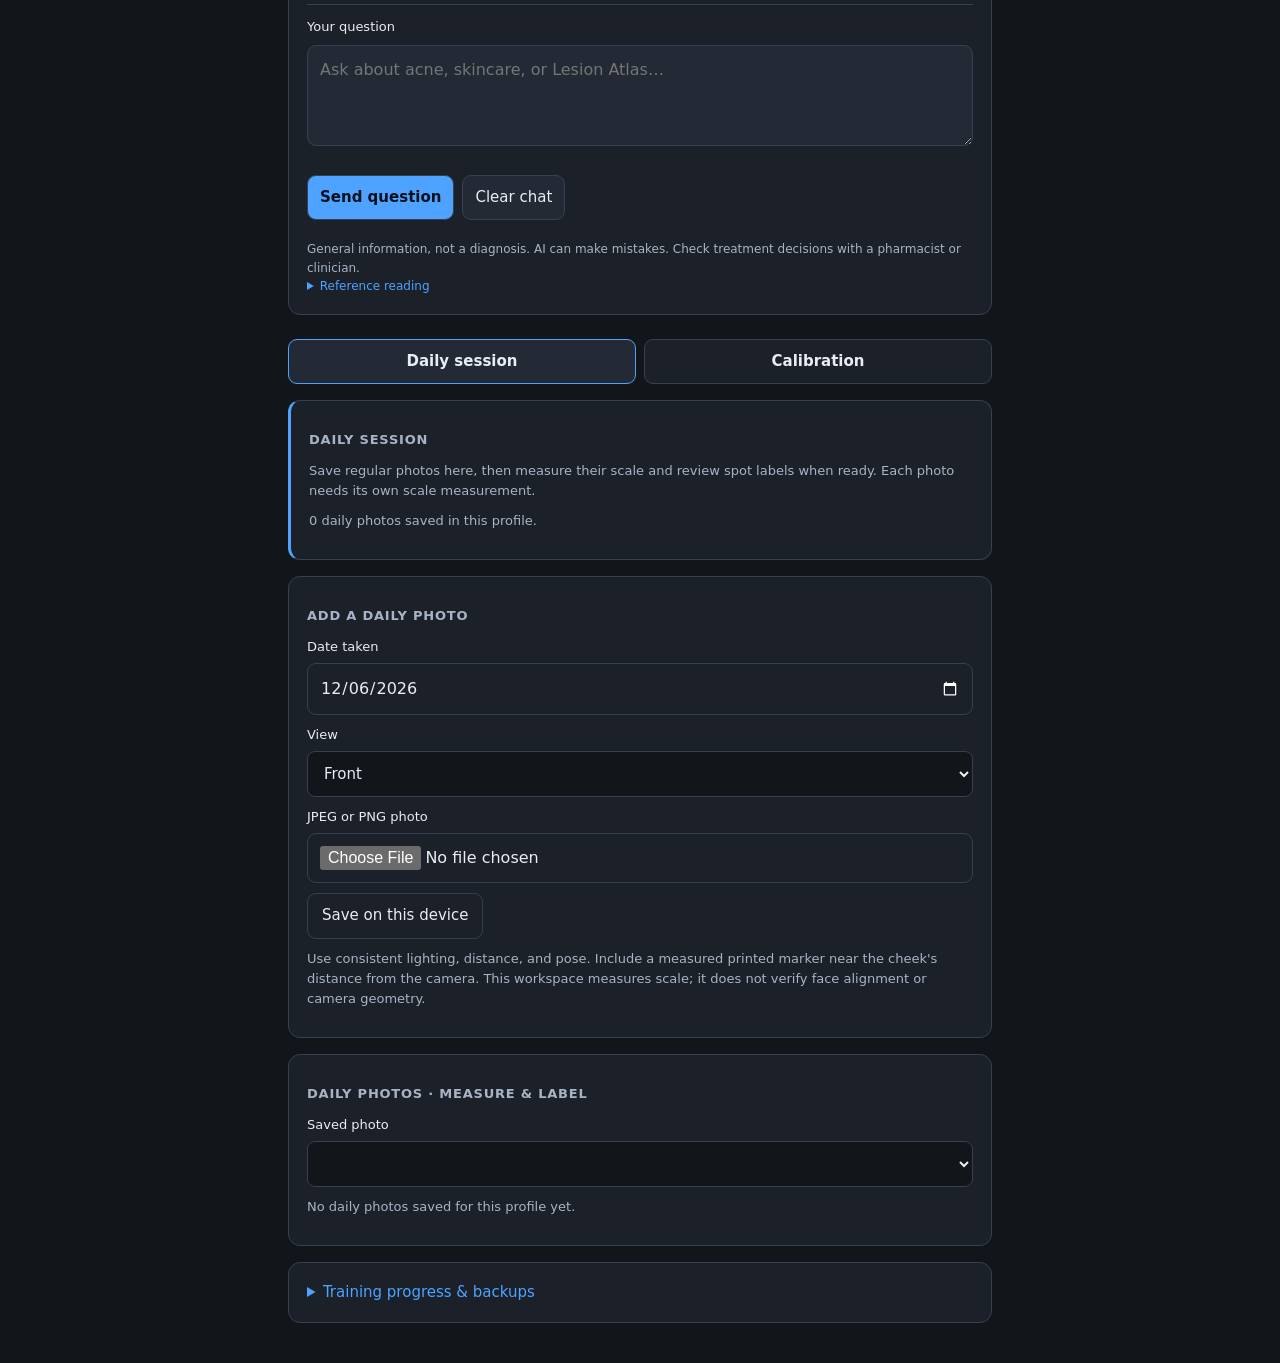
==== commit bbf3b73d: "Make calibration optional with an accuracy warning" ====
--- a/cloudflare/public/index.html
+++ b/cloudflare/public/index.html
@@ -6,7 +6,7 @@
 <body><main id="workspace">
 <nav class="project-links" aria-label="Project links"><a href="https://github.com/noahlee0318/Lesion-Identifier" target="_blank" rel="noopener noreferrer">GitHub</a><a href="https://github.com/noahlee0318/Lesion-Identifier/blob/main/docs/PERSONAL_ML.md" target="_blank" rel="noopener noreferrer">ML workflow</a></nav><header><span class="eyebrow">LESION ATLAS</span><h1>Daily photos & calibration</h1>
 <p>Keep your daily photos together. Use calibration to practice your setup.</p></header>
-<section class="mode-guide"><h2>How to use</h2><ol><li>Create or select your local profile.</li><li>On <strong>3 different dates</strong>, add a photo in Calibration. Measure the printed marker edge and tap <strong>Save draft</strong> to record the scale. Multiple photos on one date count as one day.</li><li>Daily session unlocks once all three days are saved. Add regular photos there and label spots when ready.</li></ol><p id="calibrationProgress" role="status">Calibration: 0 / 3 days. Daily session is locked.</p><p>This unlocks photo journaling, not automatic acne detection. Calibration does not train or validate your model.</p></section>
+<section class="mode-guide"><h2>How to use</h2><ol><li>Create or select your local profile.</li><li>For a more consistent setup, practice on <strong>3 different dates</strong>: add a photo in Calibration. Measure the printed marker edge and tap <strong>Save draft</strong> to record the scale. Multiple photos on one date count as one day.</li><li>You can start Daily session anytime. Add regular photos and label spots when ready.</li></ol><p id="calibrationProgress" role="status">Calibration: 0 / 3 recommended days. Daily session is available now.</p><p><strong>Skipping calibration can make measurements and comparisons less accurate.</strong> Calibration does not train or validate your model; automatic counts are not available yet.</p></section>
 <section aria-labelledby="spotCountsHeading"><h2 id="spotCountsHeading">Acne spots detected</h2><dl class="spot-counts"><div><dt>Today</dt><dd>—<small>Not available yet</small></dd></div><div><dt>Yesterday</dt><dd>—<small>Not available yet</small></dd></div></dl><p>Automatic counting is not connected yet. Photos and manual labels prepare your personal dataset.</p></section>
 <p class="privacy">Photos and labels stay in this browser on this device. Your photos and labels are not sent to the chatbot or Cloudflare. Clearing browser data can erase your work. Export a local backup regularly; avoid cloud-synced folders. Profiles organize data; they are not password-protected accounts.</p>
 <p id="error" role="alert"></p>
@@ -36,12 +36,12 @@
     </details>
   </footer>
 </section>
-<div class="modes" aria-label="Photo mode"><button id="mSession" type="button" aria-pressed="false" aria-describedby="calibrationProgress" disabled>Daily session</button><button id="mCalib" type="button" aria-pressed="true">Calibration</button></div>
+<div class="modes" aria-label="Photo mode"><button id="mSession" type="button" aria-pressed="true" aria-describedby="calibrationProgress">Daily session</button><button id="mCalib" type="button" aria-pressed="false">Calibration</button></div>
 <section class="mode-guide"><h2 id="modeHeading">Daily session</h2><p id="modeHelp">Save regular photos here, then measure their scale and review spot labels when ready. Each photo needs its own scale measurement.</p><p id="modeCount" role="status"></p></section>
 <section><h2 id="addHeading">Add a daily photo</h2><form id="addPhoto">
 <label for="captureDate">Date taken</label><input id="captureDate" type="date" required>
 <label for="pose">View</label><select id="pose"><option value="frontal">Front</option><option value="left60">Left 60° (experimental)</option><option value="right60">Right 60° (experimental)</option></select>
-<input id="kind" type="hidden" value="calibration">
+<input id="kind" type="hidden" value="session">
 <label for="photoFile">JPEG or PNG photo</label><input id="photoFile" type="file" accept="image/jpeg,image/png" required><button>Save on this device</button></form>
 <p>Use consistent lighting, distance, and pose. Include a measured printed marker near the cheek's distance from the camera. This workspace measures scale; it does not verify face alignment or camera geometry.</p></section>
 <section><h2 id="savedHeading">Daily photos · measure & label</h2><label for="photos">Saved photo</label><select id="photos"></select>
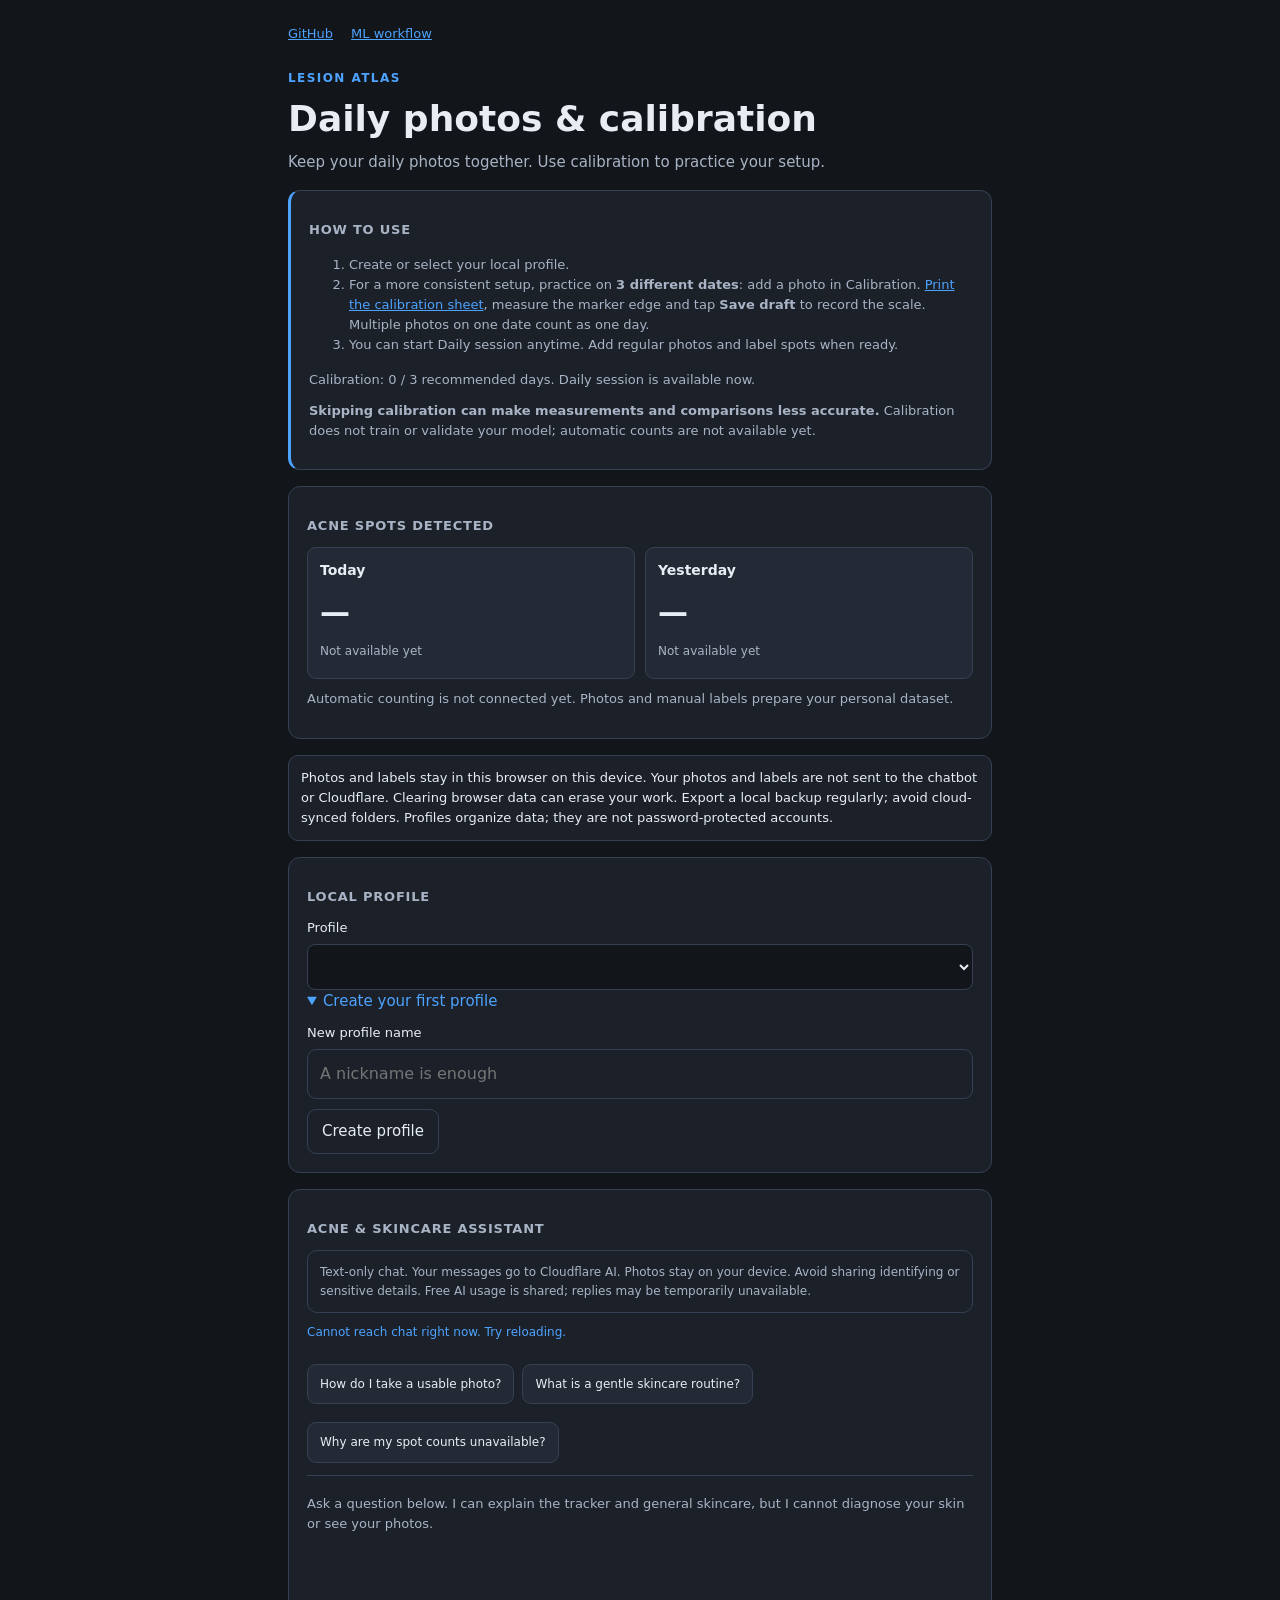
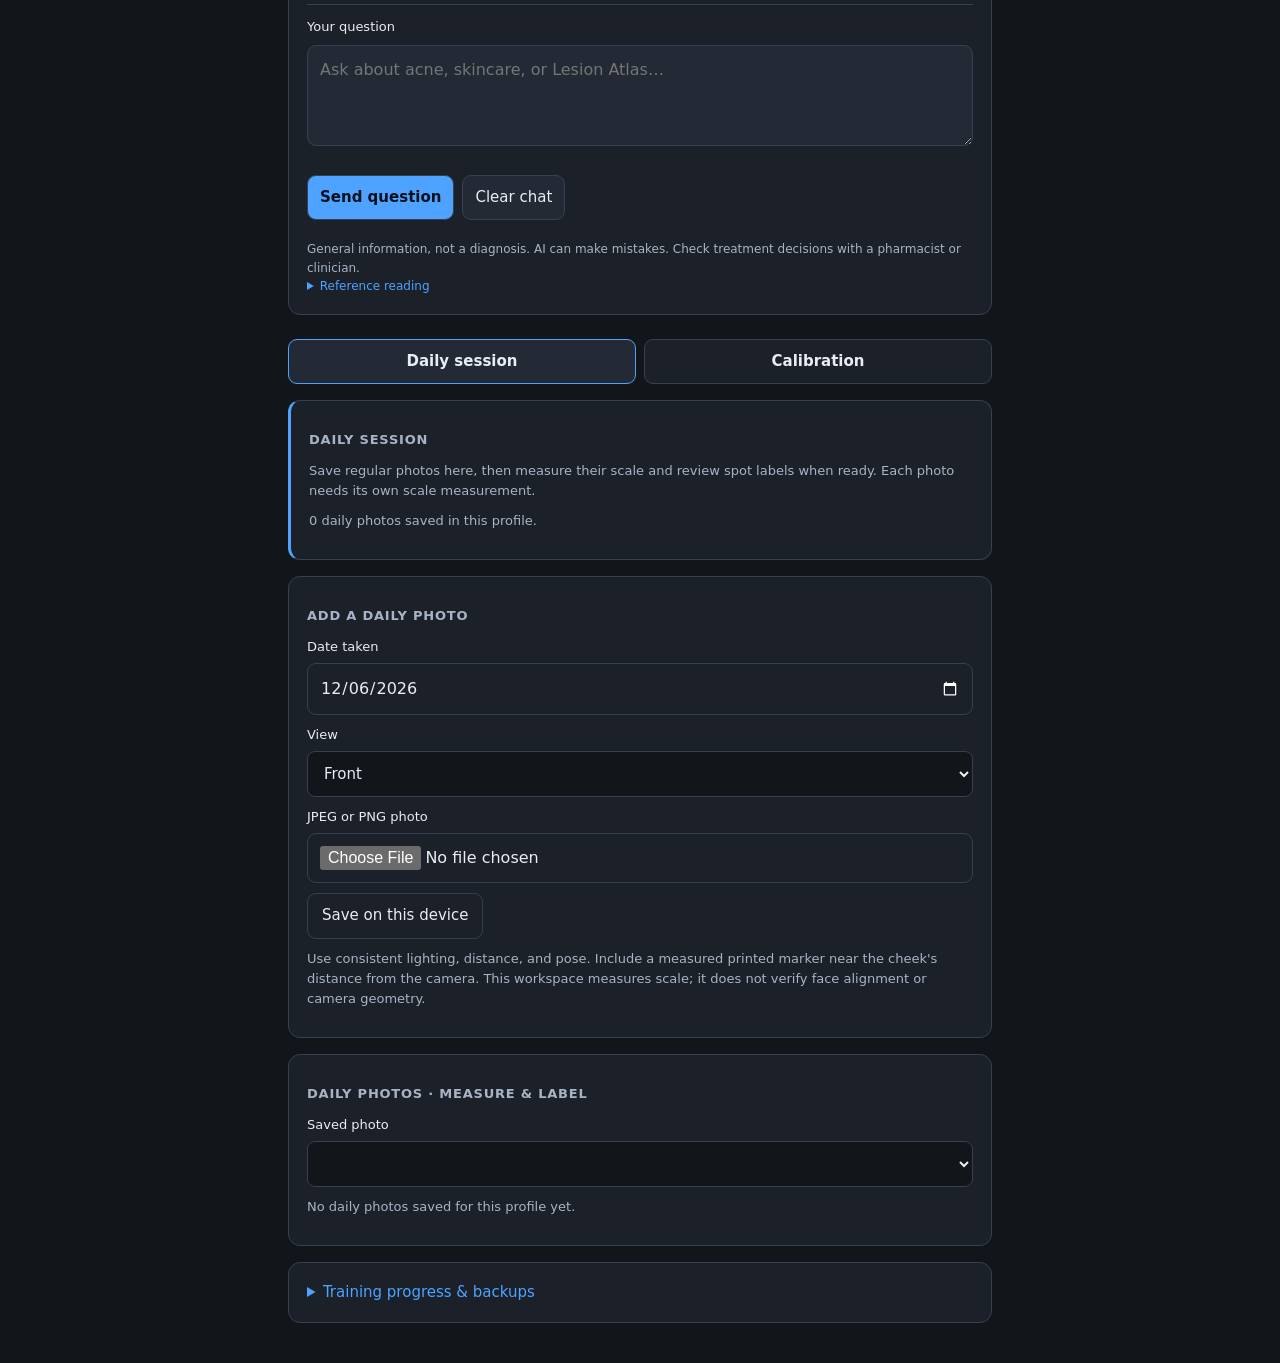
==== commit 19ea16e6: "Publish printable calibration target prominently in calibration tab" ====
--- a/cloudflare/public/index.html
+++ b/cloudflare/public/index.html
@@ -6,7 +6,7 @@
 <body><main id="workspace">
 <nav class="project-links" aria-label="Project links"><a href="https://github.com/noahlee0318/Lesion-Identifier" target="_blank" rel="noopener noreferrer">GitHub</a><a href="https://github.com/noahlee0318/Lesion-Identifier/blob/main/docs/PERSONAL_ML.md" target="_blank" rel="noopener noreferrer">ML workflow</a></nav><header><span class="eyebrow">LESION ATLAS</span><h1>Daily photos & calibration</h1>
 <p>Keep your daily photos together. Use calibration to practice your setup.</p></header>
-<section class="mode-guide"><h2>How to use</h2><ol><li>Create or select your local profile.</li><li>For a more consistent setup, practice on <strong>3 different dates</strong>: add a photo in Calibration. Measure the printed marker edge and tap <strong>Save draft</strong> to record the scale. Multiple photos on one date count as one day.</li><li>You can start Daily session anytime. Add regular photos and label spots when ready.</li></ol><p id="calibrationProgress" role="status">Calibration: 0 / 3 recommended days. Daily session is available now.</p><p><strong>Skipping calibration can make measurements and comparisons less accurate.</strong> Calibration does not train or validate your model; automatic counts are not available yet.</p></section>
+<section class="mode-guide"><h2>How to use</h2><ol><li>Create or select your local profile.</li><li>For a more consistent setup, practice on <strong>3 different dates</strong>: add a photo in Calibration. <a href="./calibration-target.pdf" target="_blank" rel="noopener">Print the calibration sheet</a>, measure the marker edge and tap <strong>Save draft</strong> to record the scale. Multiple photos on one date count as one day.</li><li>You can start Daily session anytime. Add regular photos and label spots when ready.</li></ol><p id="calibrationProgress" role="status">Calibration: 0 / 3 recommended days. Daily session is available now.</p><p><strong>Skipping calibration can make measurements and comparisons less accurate.</strong> Calibration does not train or validate your model; automatic counts are not available yet.</p></section>
 <section aria-labelledby="spotCountsHeading"><h2 id="spotCountsHeading">Acne spots detected</h2><dl class="spot-counts"><div><dt>Today</dt><dd>—<small>Not available yet</small></dd></div><div><dt>Yesterday</dt><dd>—<small>Not available yet</small></dd></div></dl><p>Automatic counting is not connected yet. Photos and manual labels prepare your personal dataset.</p></section>
 <p class="privacy">Photos and labels stay in this browser on this device. Your photos and labels are not sent to the chatbot or Cloudflare. Clearing browser data can erase your work. Export a local backup regularly; avoid cloud-synced folders. Profiles organize data; they are not password-protected accounts.</p>
 <p id="error" role="alert"></p>
@@ -37,6 +37,7 @@
   </footer>
 </section>
 <div class="modes" aria-label="Photo mode"><button id="mSession" type="button" aria-pressed="true" aria-describedby="calibrationProgress">Daily session</button><button id="mCalib" type="button" aria-pressed="false">Calibration</button></div>
+<section id="calibrationSheet" class="mode-guide" hidden aria-labelledby="calibrationSheetHeading"><h2 id="calibrationSheetHeading">Start here · print your calibration sheet</h2><p>This is the marker you need in your photos to measure spot size.</p><div class="actions"><a class="print-target" href="./calibration-target.pdf" target="_blank" rel="noopener">Open printable PDF</a><a href="./calibration-target.pdf" download="lesion-atlas-calibration.pdf">Download PDF</a></div><ol><li>Print at <strong>100% / Actual size</strong> on matte paper. Turn off “Fit to page.”</li><li>Check with a ruler: the <strong>outer black square is 30 mm</strong> across. The reference line is 100 mm.</li><li>Keep the white border around the marker (10 mm on every side). The faint square around it marks that border; do not cut at the black edge.</li><li>You do not need the whole page in your photo. Keep the marker flat, fully visible, and near the cheek's distance from the camera.</li></ol><p>In the measuring tool below, tap the two ends of the <strong>black square's edge</strong>, not the faint border. Enter the length you verified with your ruler.</p></section>
 <section class="mode-guide"><h2 id="modeHeading">Daily session</h2><p id="modeHelp">Save regular photos here, then measure their scale and review spot labels when ready. Each photo needs its own scale measurement.</p><p id="modeCount" role="status"></p></section>
 <section><h2 id="addHeading">Add a daily photo</h2><form id="addPhoto">
 <label for="captureDate">Date taken</label><input id="captureDate" type="date" required>
--- a/cloudflare/public/personal.css
+++ b/cloudflare/public/personal.css
@@ -8,6 +8,8 @@
 .modes button[aria-pressed=true]{background:#232a35;border-color:var(--accent);color:var(--ink)}
 .modes button:disabled{cursor:not-allowed;border-style:dashed;opacity:.55}
 .mode-guide{border-left:3px solid var(--accent)}
+.print-target{display:inline-block;padding:12px 16px;border-radius:9px;background:var(--accent);color:#06101c!important;font-weight:700;text-decoration:none}
+#calibrationSheet .actions{align-items:center}
 .spot-counts{display:grid;grid-template-columns:1fr 1fr;gap:10px;margin:0}
 .spot-counts div{padding:12px;background:#232a35;border:1px solid var(--line);border-radius:9px}
 .spot-counts dt{font-size:14px;font-weight:600}.spot-counts dd{margin:8px 0 0;font-size:30px;font-weight:700}.spot-counts small{font-size:12px;font-weight:400}
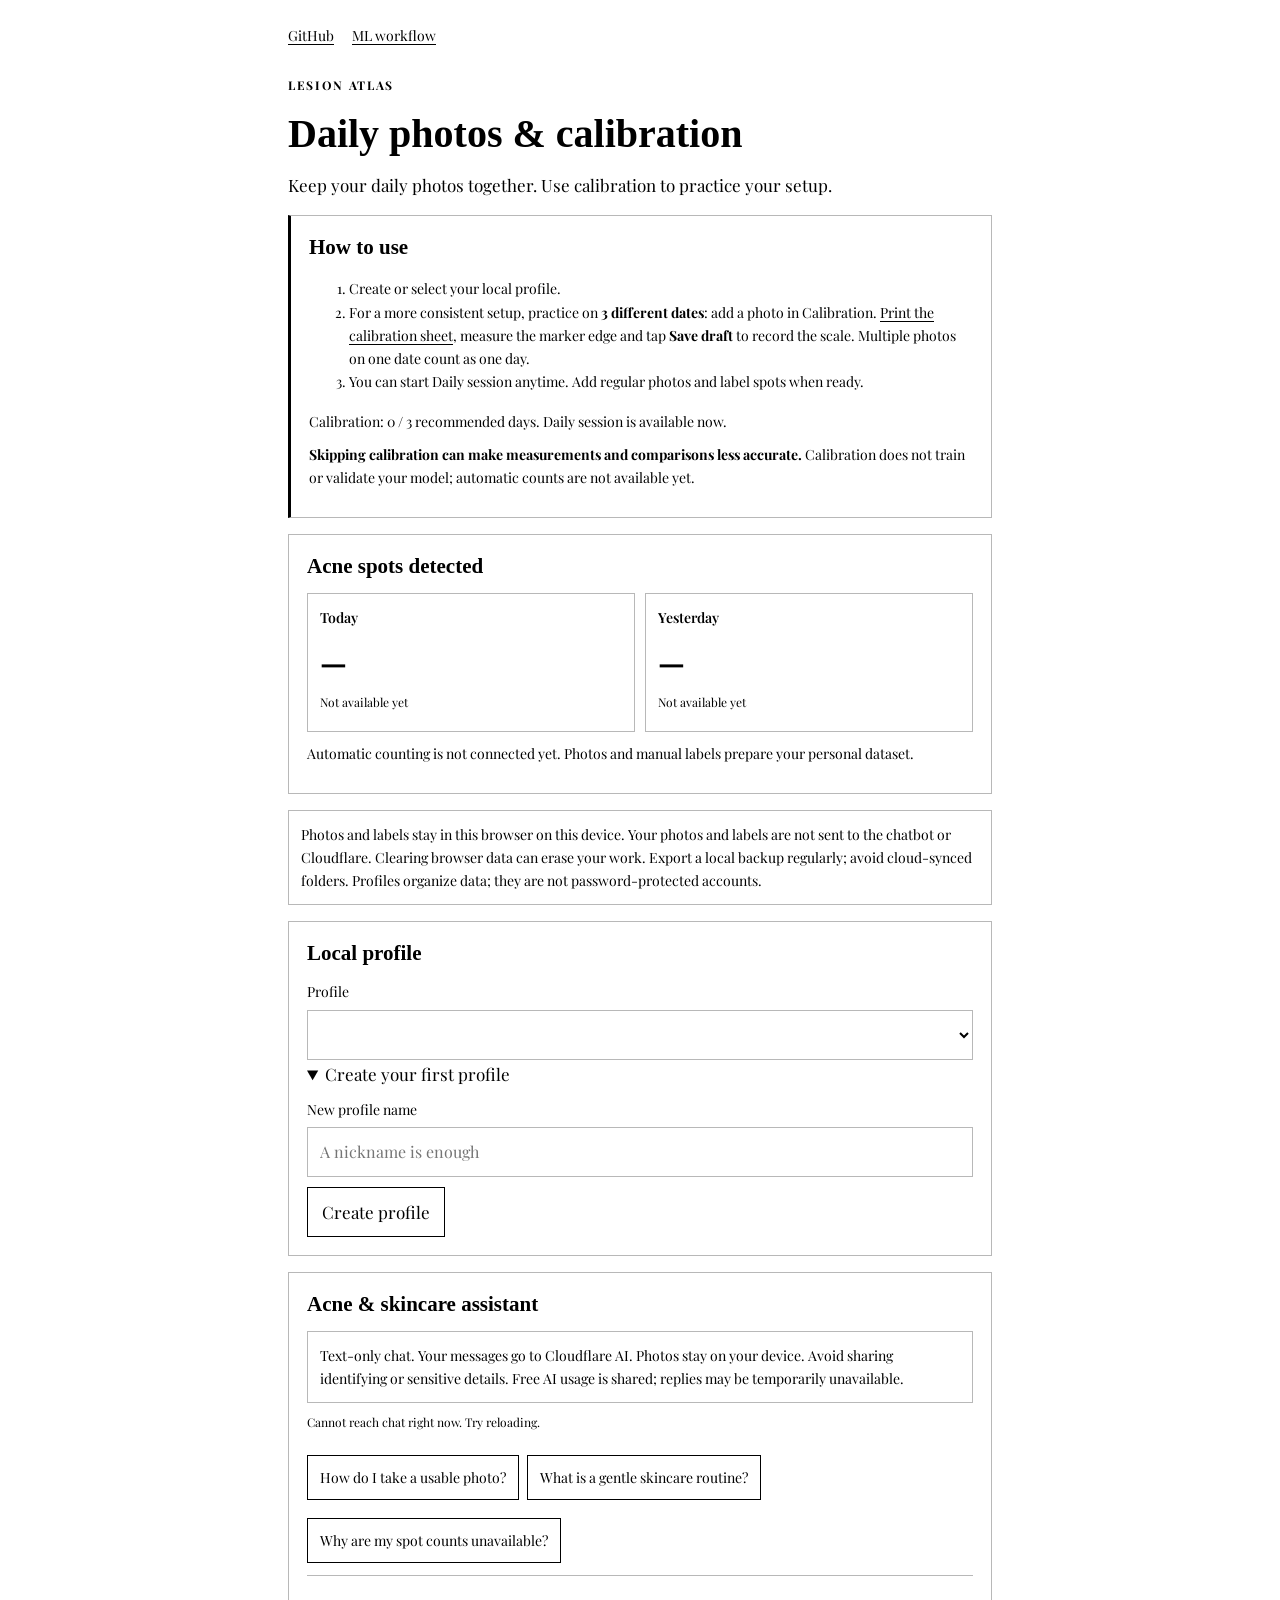
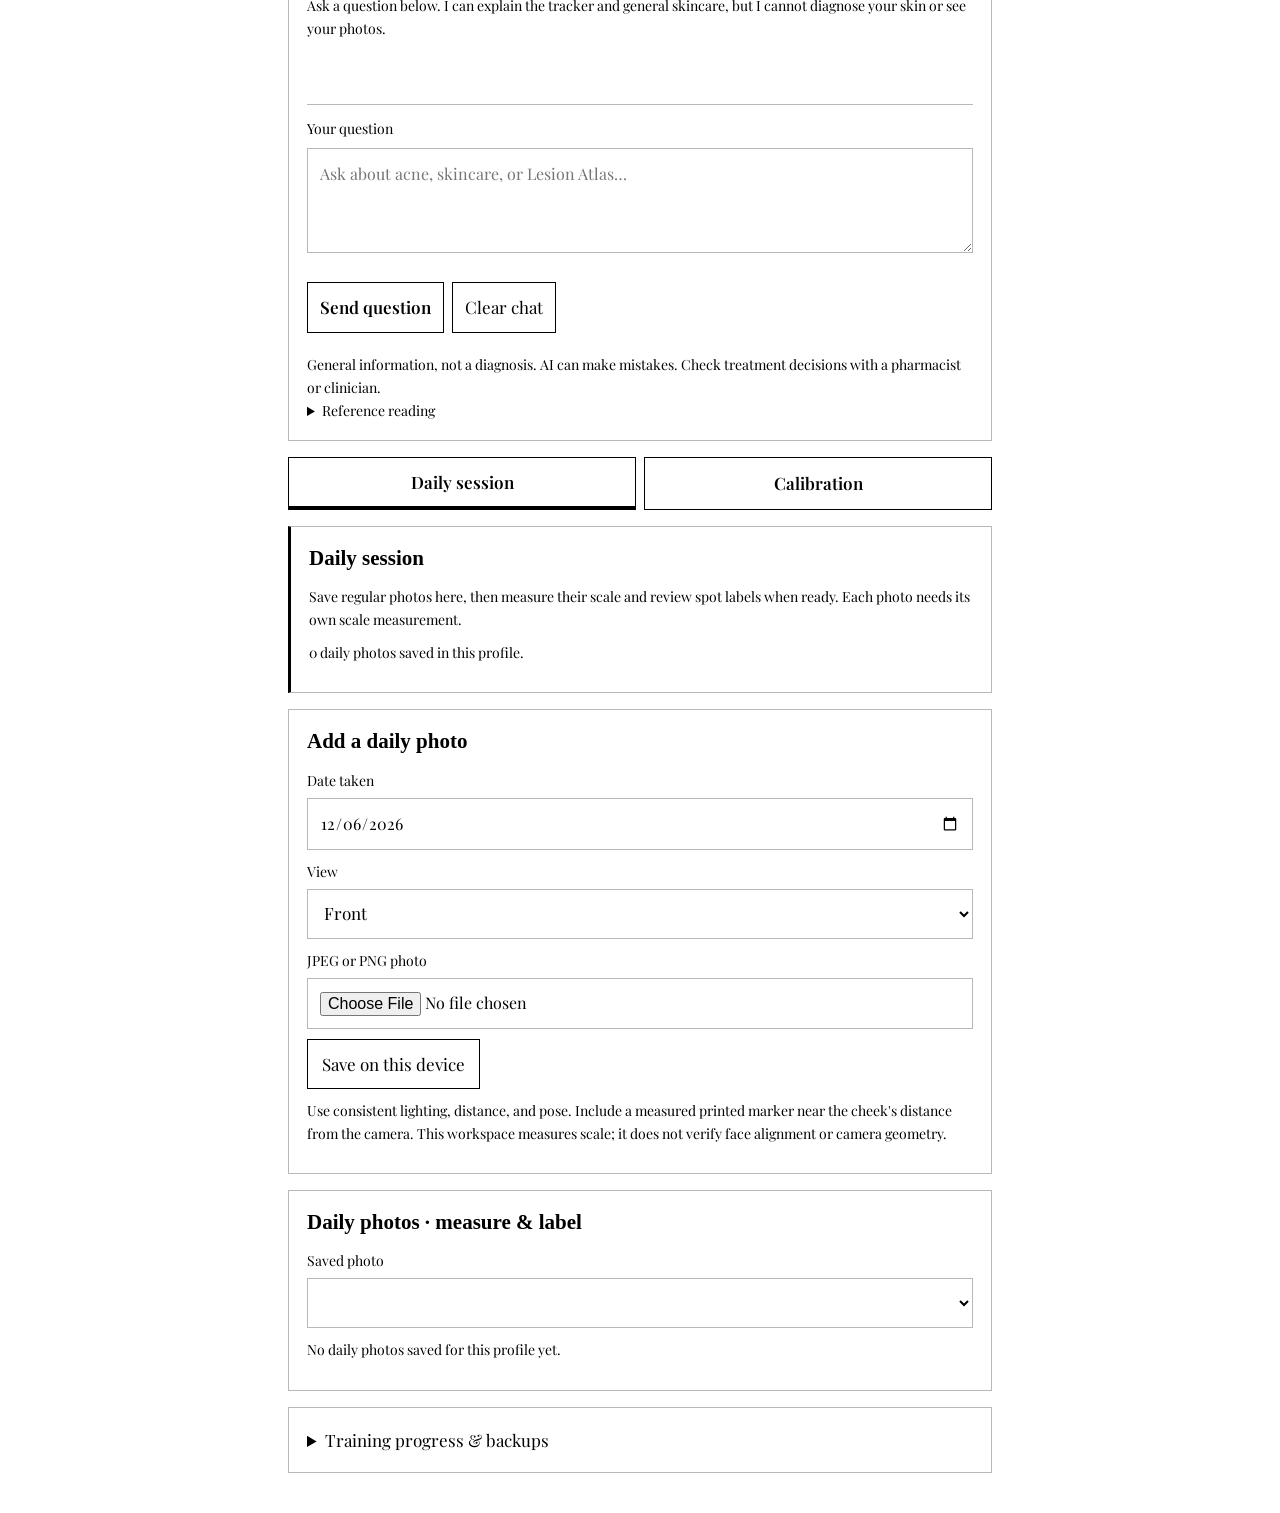
==== commit 32692b97: "Apply white serif theme with square corners and self-hosted Playfair" ====
--- a/cloudflare/public/index.html
+++ b/cloudflare/public/index.html
@@ -2,7 +2,7 @@
 <html lang="en"><head><meta charset="utf-8"><meta name="viewport" content="width=device-width,initial-scale=1">
 <meta http-equiv="Content-Security-Policy" content="default-src 'self'; connect-src 'self'; img-src blob: data:; object-src 'none'; base-uri 'self'; form-action 'none'">
 <title>Lesion Atlas — daily photos & calibration</title><link rel="stylesheet" href="./chat.css">
-<link rel="stylesheet" href="./personal.css"><script type="module" src="./personal.js"></script><link rel="stylesheet" href="./widget.css"><script type="module" src="./chat.js"></script></head>
+<link rel="stylesheet" href="./personal.css"><script type="module" src="./personal.js"></script><link rel="stylesheet" href="./widget.css"><script type="module" src="./chat.js"></script><link rel="stylesheet" href="./theme.css"></head>
 <body><main id="workspace">
 <nav class="project-links" aria-label="Project links"><a href="https://github.com/noahlee0318/Lesion-Identifier" target="_blank" rel="noopener noreferrer">GitHub</a><a href="https://github.com/noahlee0318/Lesion-Identifier/blob/main/docs/PERSONAL_ML.md" target="_blank" rel="noopener noreferrer">ML workflow</a></nav><header><span class="eyebrow">LESION ATLAS</span><h1>Daily photos & calibration</h1>
 <p>Keep your daily photos together. Use calibration to practice your setup.</p></header>
--- a/cloudflare/public/theme.css
+++ b/cloudflare/public/theme.css
@@ -0,0 +1,25 @@
+/* Public-site visual theme. Fonts are served locally, without third-party requests. */
+@font-face{font-family:'Playfair Display';font-style:normal;font-weight:400;font-display:swap;src:url('./fonts/playfair-400.ttf') format('truetype')}
+@font-face{font-family:'Playfair Display';font-style:normal;font-weight:500;font-display:swap;src:url('./fonts/playfair-500.ttf') format('truetype')}
+@font-face{font-family:'Playfair Display';font-style:normal;font-weight:600;font-display:swap;src:url('./fonts/playfair-600.ttf') format('truetype')}
+@font-face{font-family:'Playfair Display';font-style:normal;font-weight:700;font-display:swap;src:url('./fonts/playfair-700.ttf') format('truetype')}
+:root{color-scheme:light;--bg:#fff;--panel:#fff;--panel2:#fff;--ink:#000;--dim:#000;--accent:#000;--line:#b8b8b8}
+*,*::before,*::after{border-radius:0!important;box-shadow:none!important}
+body{background:#fff;color:#000;font-family:'Playfair Display',Georgia,serif;font-size:17px;line-height:1.65}
+h1,h2,h3,h4,h5,h6,section h2{font-family:Georgia,'Times New Roman',serif;color:#000;letter-spacing:0;text-transform:none;line-height:1.25}
+h1{font-size:clamp(30px,6vw,40px);margin:12px 0}
+section h2{font-size:21px;margin:0 0 14px}h3{font-size:19px}
+input,textarea,select,button,code{font-family:inherit}
+section p,section li,.privacy,.project-links,label,small,footer,#assistant .privacy,#assistant footer,#assistant small,#assistant label,#assistant .welcome{font-size:14px;color:#000}
+.eyebrow{color:#000;font-size:12px;letter-spacing:.14em}
+.spot-counts div,.modes button[aria-pressed=true],.message.user,#assistant .message.user{background:#fff;color:#000}
+.modes button[aria-pressed=true]{border:1px solid #000;border-bottom:4px solid #000}
+button,#assistant button,#send,#assistant #send,.print-target,#calibrationSheet .print-target{background:#fff;color:#000!important;border:1px solid #000}
+button:hover:not(:disabled),#assistant button:hover:not(:disabled),.print-target:hover{background:#f2f2f2}
+.print-target{padding:12px 16px;text-decoration:underline;text-underline-offset:3px}
+#error,#chatError,#assistant #chatError{color:#000;font-weight:600}
+.message,#assistant .message{border:1px solid var(--line)}
+.suggestions button,#assistant .suggestions button{font-size:14px}
+a{color:#000;text-underline-offset:3px}
+.chat-panel{max-width:none;margin:16px 0;padding:18px}
+:is(button,input,textarea,select,a,summary):focus-visible{outline:2px solid #000;outline-offset:3px}
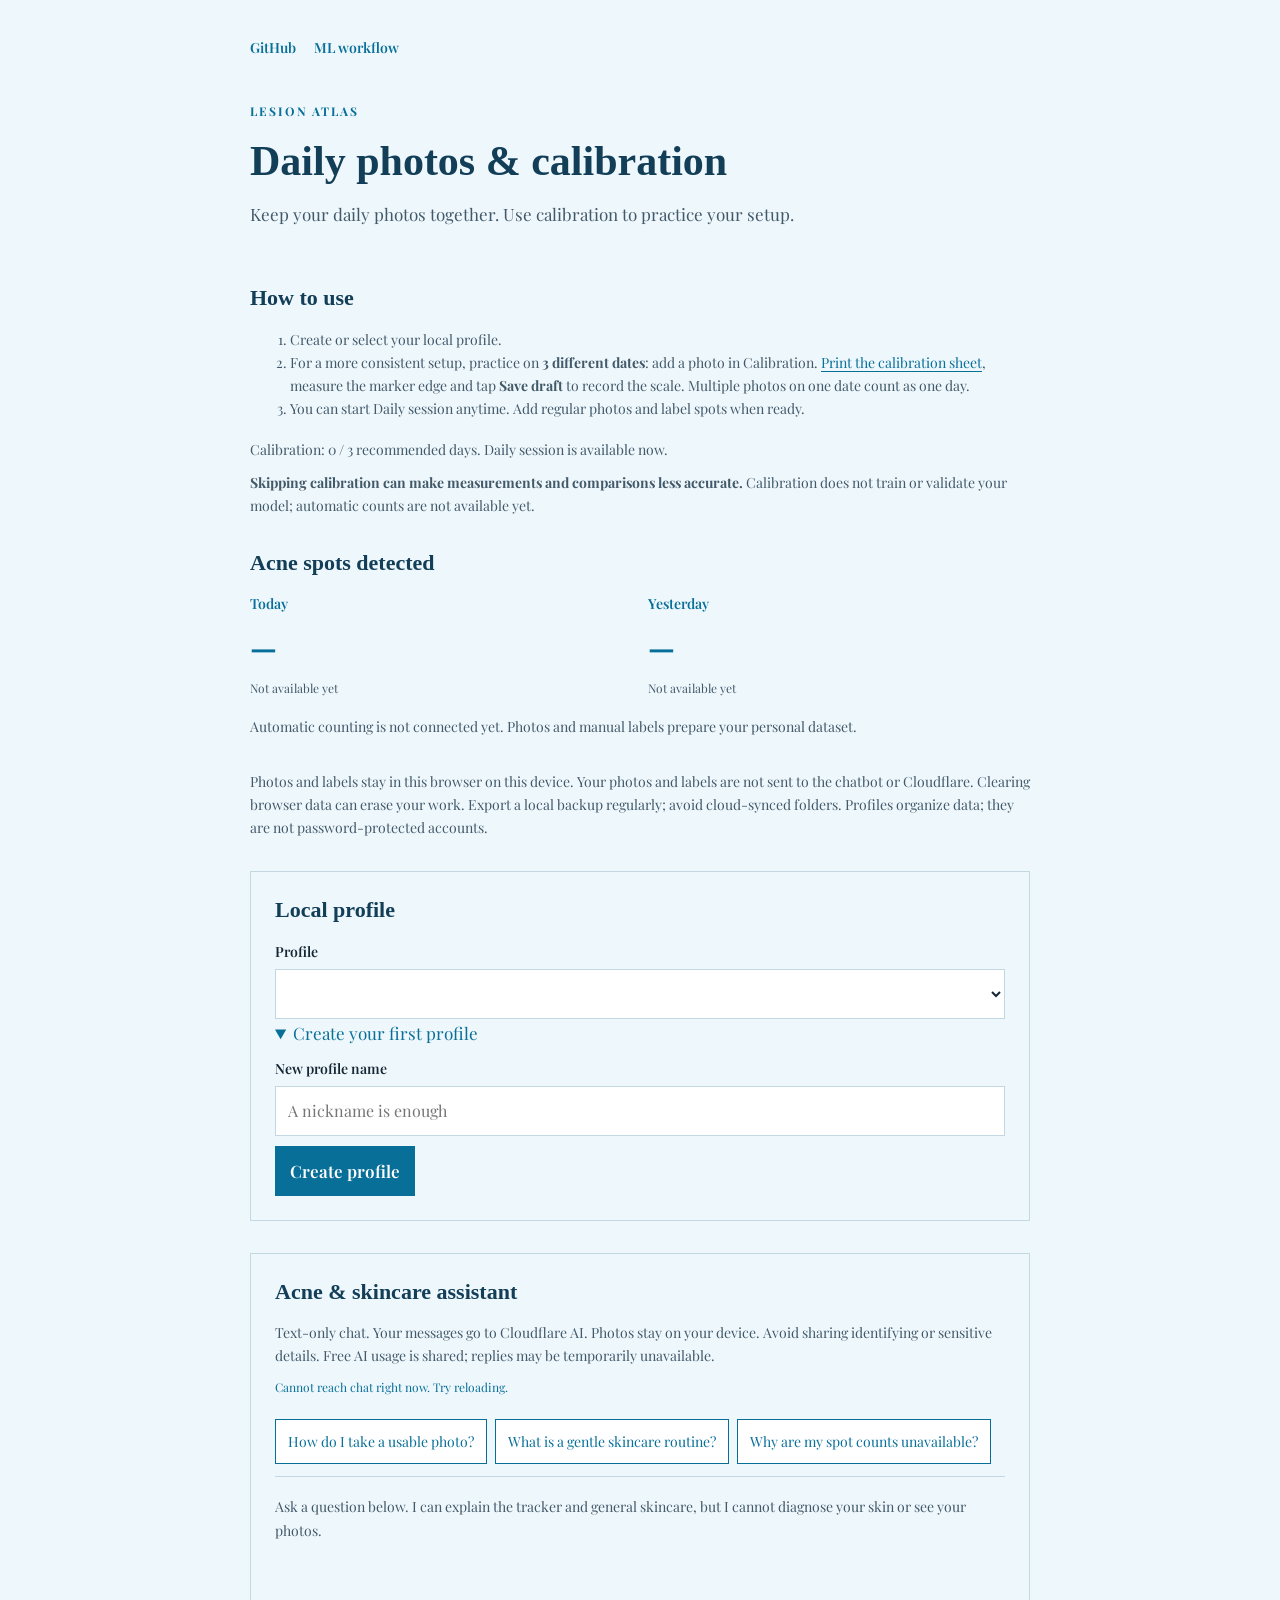
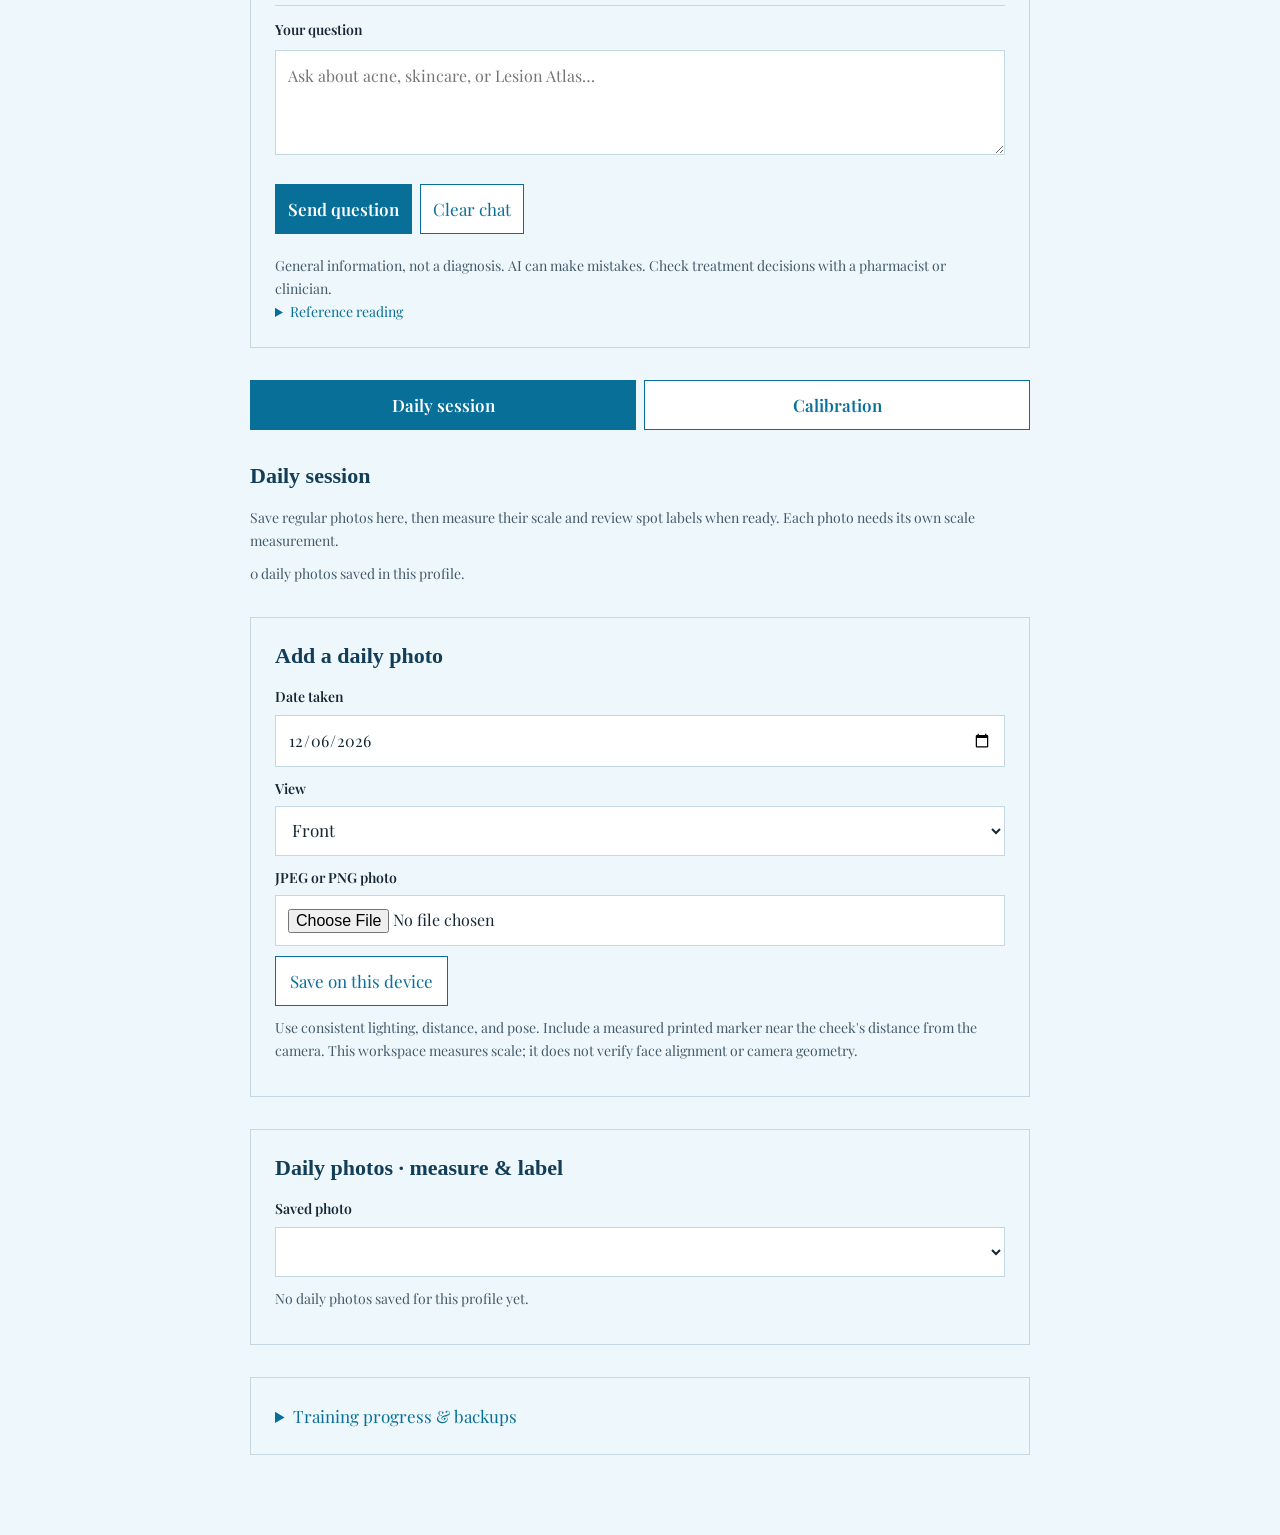
==== commit 76c7030f: "Unbox informational sections and use pale blue page background" ====
--- a/cloudflare/public/index.html
+++ b/cloudflare/public/index.html
@@ -10,9 +10,9 @@
 <section aria-labelledby="spotCountsHeading"><h2 id="spotCountsHeading">Acne spots detected</h2><dl class="spot-counts"><div><dt>Today</dt><dd>—<small>Not available yet</small></dd></div><div><dt>Yesterday</dt><dd>—<small>Not available yet</small></dd></div></dl><p>Automatic counting is not connected yet. Photos and manual labels prepare your personal dataset.</p></section>
 <p class="privacy">Photos and labels stay in this browser on this device. Your photos and labels are not sent to the chatbot or Cloudflare. Clearing browser data can erase your work. Export a local backup regularly; avoid cloud-synced folders. Profiles organize data; they are not password-protected accounts.</p>
 <p id="error" role="alert"></p>
-<section><h2>Local profile</h2><label for="profiles">Profile</label><select id="profiles"></select>
+<section class="input-panel"><h2>Local profile</h2><label for="profiles">Profile</label><select id="profiles"></select>
 <details><summary id="profileSummary">Create your first profile</summary><form id="newProfile"><label for="profileName">New profile name</label><input id="profileName" maxlength="60" required placeholder="A nickname is enough"><button>Create profile</button></form></details></section>
-<section id="assistant" class="chat-panel" aria-label="Acne and skincare assistant"><h2>Acne &amp; skincare assistant</h2><p class="privacy">Text-only chat. Your messages go to Cloudflare AI. Photos stay on your device. Avoid sharing identifying or sensitive details. Free AI usage is shared; replies may be temporarily unavailable.</p>
+<section id="assistant" class="chat-panel input-panel" aria-label="Acne and skincare assistant"><h2>Acne &amp; skincare assistant</h2><p class="privacy">Text-only chat. Your messages go to Cloudflare AI. Photos stay on your device. Avoid sharing identifying or sensitive details. Free AI usage is shared; replies may be temporarily unavailable.</p>
   <p id="connection" role="status">Checking chat availability…</p>
   <div class="suggestions" aria-label="Suggested questions">
     <button type="button">How do I take a usable photo?</button>
@@ -39,13 +39,13 @@
 <div class="modes" aria-label="Photo mode"><button id="mSession" type="button" aria-pressed="true" aria-describedby="calibrationProgress">Daily session</button><button id="mCalib" type="button" aria-pressed="false">Calibration</button></div>
 <section id="calibrationSheet" class="mode-guide" hidden aria-labelledby="calibrationSheetHeading"><h2 id="calibrationSheetHeading">Start here · print your calibration sheet</h2><p>This is the marker you need in your photos to measure spot size.</p><div class="actions"><a class="print-target" href="./calibration-target.pdf" target="_blank" rel="noopener">Open printable PDF</a><a href="./calibration-target.pdf" download="lesion-atlas-calibration.pdf">Download PDF</a></div><ol><li>Print at <strong>100% / Actual size</strong> on matte paper. Turn off “Fit to page.”</li><li>Check with a ruler: the <strong>outer black square is 30 mm</strong> across. The reference line is 100 mm.</li><li>Keep the white border around the marker (10 mm on every side). The faint square around it marks that border; do not cut at the black edge.</li><li>You do not need the whole page in your photo. Keep the marker flat, fully visible, and near the cheek's distance from the camera.</li></ol><p>In the measuring tool below, tap the two ends of the <strong>black square's edge</strong>, not the faint border. Enter the length you verified with your ruler.</p></section>
 <section class="mode-guide"><h2 id="modeHeading">Daily session</h2><p id="modeHelp">Save regular photos here, then measure their scale and review spot labels when ready. Each photo needs its own scale measurement.</p><p id="modeCount" role="status"></p></section>
-<section><h2 id="addHeading">Add a daily photo</h2><form id="addPhoto">
+<section class="input-panel"><h2 id="addHeading">Add a daily photo</h2><form id="addPhoto">
 <label for="captureDate">Date taken</label><input id="captureDate" type="date" required>
 <label for="pose">View</label><select id="pose"><option value="frontal">Front</option><option value="left60">Left 60° (experimental)</option><option value="right60">Right 60° (experimental)</option></select>
 <input id="kind" type="hidden" value="session">
 <label for="photoFile">JPEG or PNG photo</label><input id="photoFile" type="file" accept="image/jpeg,image/png" required><button>Save on this device</button></form>
 <p>Use consistent lighting, distance, and pose. Include a measured printed marker near the cheek's distance from the camera. This workspace measures scale; it does not verify face alignment or camera geometry.</p></section>
-<section><h2 id="savedHeading">Daily photos · measure & label</h2><label for="photos">Saved photo</label><select id="photos"></select>
+<section class="input-panel"><h2 id="savedHeading">Daily photos · measure & label</h2><label for="photos">Saved photo</label><select id="photos"></select>
 <p id="emptyPhotos">No daily photos saved for this profile yet.</p><div id="editor" hidden><p id="photoInfo"></p><label for="markerMm">Measured length of the marker edge (mm)</label><input id="markerMm" type="number" min="1" max="100" value="30">
 <button id="measure" type="button">Set scale: tap both ends of that edge</button><p id="scaleInfo" role="status"></p>
 <label for="diameter">Spot diameter (mm)</label><input id="diameter" type="number" min="0.5" max="20" step="0.5" value="2">
@@ -53,7 +53,7 @@
 <canvas id="preview" aria-label="Photo annotation canvas. Tap marker endpoints to measure scale, then tap spot centers."></canvas>
 <div class="actions"><button id="undo" type="button">Undo last spot</button><button id="save" type="button">Save draft</button><button id="review" type="button">All spots checked — save as reviewed</button></div>
 <p>A reviewed photo with no marks explicitly means no visible acne spots. Unreviewed photos never train the model. Changes stay drafts until saved.</p></div></section>
-<section><details><summary>Training progress & backups</summary><h2>Prepare personal training</h2><label for="trainingPose">View to train</label><select id="trainingPose"><option value="frontal">Front</option><option value="left60">Left 60°</option><option value="right60">Right 60°</option></select>
+<section class="input-panel"><details><summary>Training progress & backups</summary><h2>Prepare personal training</h2><label for="trainingPose">View to train</label><select id="trainingPose"><option value="frontal">Front</option><option value="left60">Left 60°</option><option value="right60">Right 60°</option></select>
 <p id="readiness" role="status"></p><p>The default split reserves the latest 14 calendar days for testing, 14 earlier days for validation, and 3-day gaps. Plan for at least 35 calendar days with reviewed photos in each block. Enough days does not guarantee enough examples or a good model.</p>
 <button id="export" type="button">Export this profile for local training / backup</button>
 <p>The export contains original photos and annotations. Keep it private and outside the code repository. Each profile currently supports up to 200 MB of original photos so its backup can be restored in this browser tool.</p>
--- a/cloudflare/public/theme.css
+++ b/cloudflare/public/theme.css
@@ -3,23 +3,43 @@
 @font-face{font-family:'Playfair Display';font-style:normal;font-weight:500;font-display:swap;src:url('./fonts/playfair-500.ttf') format('truetype')}
 @font-face{font-family:'Playfair Display';font-style:normal;font-weight:600;font-display:swap;src:url('./fonts/playfair-600.ttf') format('truetype')}
 @font-face{font-family:'Playfair Display';font-style:normal;font-weight:700;font-display:swap;src:url('./fonts/playfair-700.ttf') format('truetype')}
-:root{color-scheme:light;--bg:#fff;--panel:#fff;--panel2:#fff;--ink:#000;--dim:#000;--accent:#000;--line:#b8b8b8}
+:root{color-scheme:light;--bg:#eef7fc;--panel:#fff;--panel2:#f2f8fc;--ink:#152733;--dim:#425969;--accent:#086f99;--line:#c4d8e3}
 *,*::before,*::after{border-radius:0!important;box-shadow:none!important}
-body{background:#fff;color:#000;font-family:'Playfair Display',Georgia,serif;font-size:17px;line-height:1.65}
-h1,h2,h3,h4,h5,h6,section h2{font-family:Georgia,'Times New Roman',serif;color:#000;letter-spacing:0;text-transform:none;line-height:1.25}
-h1{font-size:clamp(30px,6vw,40px);margin:12px 0}
-section h2{font-size:21px;margin:0 0 14px}h3{font-size:19px}
+body{background:var(--bg);color:var(--ink);font-family:'Playfair Display',Georgia,serif;font-size:17px;line-height:1.65}
+main{max-width:820px;padding:24px 20px 48px}
+h1,h2,h3,h4,h5,h6,section h2{font-family:Georgia,'Times New Roman',serif;color:#123e57;letter-spacing:0;text-transform:none;line-height:1.25}
+h1{font-size:clamp(30px,6vw,42px);margin:12px 0}
+section h2{font-size:22px;margin:0 0 16px}h3{font-size:19px}
+header{padding:24px 0;background:transparent;border:0;margin-bottom:24px}
+header p{max-width:550px;margin-bottom:0}
+.project-links{background:transparent;padding:12px 0;margin-bottom:0;border:0}
+.project-links a{color:var(--accent);text-decoration:none;font-weight:600}
+.project-links a:hover{text-decoration:underline}
+section,.chat-panel{padding:0;margin:32px 0;border:0;background:transparent}
+.mode-guide,.demo-status{border:0;background:transparent;padding:0}
+section.input-panel{padding:24px;border:1px solid var(--line);background:transparent}
+.privacy{padding:0;border:0;background:transparent}
 input,textarea,select,button,code{font-family:inherit}
-section p,section li,.privacy,.project-links,label,small,footer,#assistant .privacy,#assistant footer,#assistant small,#assistant label,#assistant .welcome{font-size:14px;color:#000}
-.eyebrow{color:#000;font-size:12px;letter-spacing:.14em}
-.spot-counts div,.modes button[aria-pressed=true],.message.user,#assistant .message.user{background:#fff;color:#000}
-.modes button[aria-pressed=true]{border:1px solid #000;border-bottom:4px solid #000}
-button,#assistant button,#send,#assistant #send,.print-target,#calibrationSheet .print-target{background:#fff;color:#000!important;border:1px solid #000}
-button:hover:not(:disabled),#assistant button:hover:not(:disabled),.print-target:hover{background:#f2f2f2}
-.print-target{padding:12px 16px;text-decoration:underline;text-underline-offset:3px}
-#error,#chatError,#assistant #chatError{color:#000;font-weight:600}
-.message,#assistant .message{border:1px solid var(--line)}
+input,textarea,select,#assistant input,#assistant textarea{background:#fff;color:var(--ink)}
+section p,section li,.privacy,.project-links,label,small,footer,#assistant .privacy,#assistant footer,#assistant small,#assistant label,#assistant .welcome{font-size:14px;color:var(--dim)}
+label,#assistant label{color:var(--ink);font-weight:600}
+.eyebrow{color:var(--accent);font-size:12px;letter-spacing:.16em}
+.spot-counts{gap:16px}
+.spot-counts div{background:transparent;border:0;padding:0}
+.spot-counts dt,.spot-counts dd{color:var(--accent)}
+.spot-counts small{color:var(--dim)}
+button,#assistant button{background:#fff;color:var(--accent);border:1px solid var(--accent)}
+button:hover:not(:disabled),#assistant button:hover:not(:disabled){background:#e8f4fb}
+button[type=submit],#newProfile button,#send,#assistant #send,.modes button[aria-pressed=true],.print-target,#calibrationSheet .print-target{background:var(--accent);color:#fff!important;border:1px solid var(--accent);font-weight:600}
+button[type=submit]:hover:not(:disabled),#newProfile button:hover:not(:disabled),#assistant #send:hover:not(:disabled),.modes button[aria-pressed=true]:hover,.print-target:hover{background:#075777;border-color:#075777}
+.print-target{padding:12px 16px;text-decoration:none}
+#error,#chatError,#assistant #chatError{color:#a32727;font-weight:600}
+.message,#assistant .message{border:0;background:transparent;padding:12px 0}
+.message.user,#assistant .message.user{background:transparent;color:var(--ink)}
 .suggestions button,#assistant .suggestions button{font-size:14px}
-a{color:#000;text-underline-offset:3px}
-.chat-panel{max-width:none;margin:16px 0;padding:18px}
-:is(button,input,textarea,select,a,summary):focus-visible{outline:2px solid #000;outline-offset:3px}
+a{color:var(--accent);text-underline-offset:3px}
+.chat-panel{max-width:none}
+.actions{flex-wrap:wrap}
+:is(button,input,textarea,select,a,summary):focus-visible{outline:2px solid var(--accent);outline-offset:3px}
+.project-links a:focus-visible{outline-color:var(--accent)}
+@media(max-width:540px){main{padding:16px 14px 32px}header{padding:24px 0}section.input-panel{padding:18px}.spot-counts{gap:10px}}
